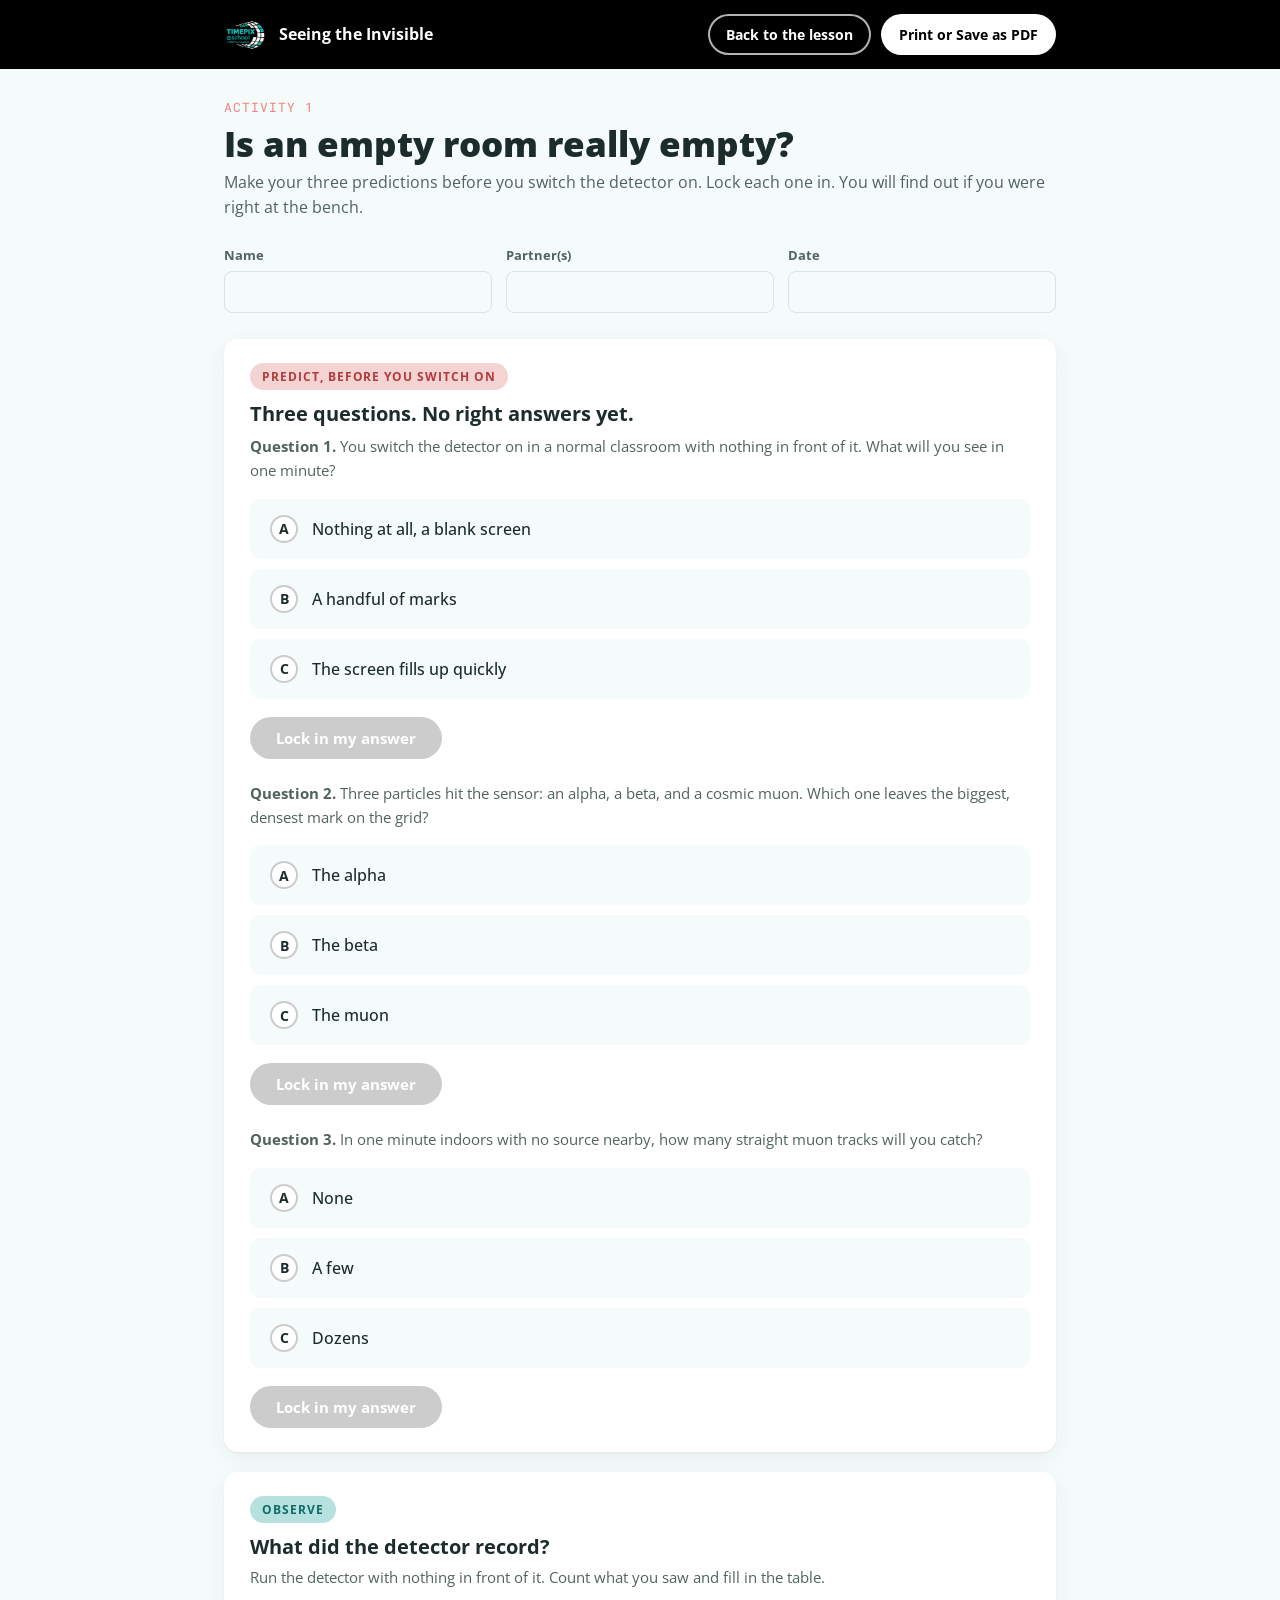
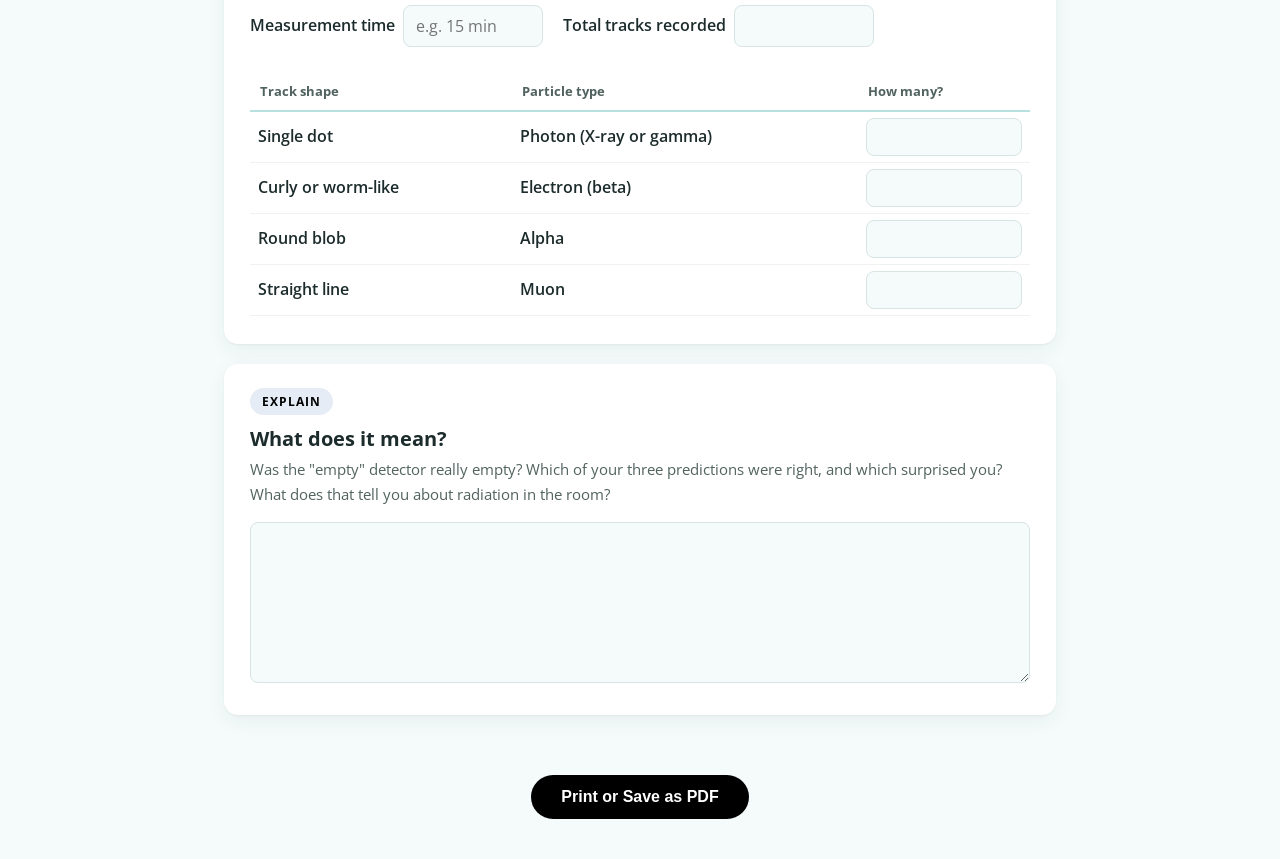
==== activity-1.html @ 734656a2 "Add files via upload" ====
<!DOCTYPE html>
<html lang="en">
<head>
  <meta charset="UTF-8">
  <meta name="viewport" content="width=device-width, initial-scale=1.0">
  <title>Activity 1 | TIMEPIX@school</title>
  <link rel="preconnect" href="https://fonts.googleapis.com">
  <link rel="preconnect" href="https://fonts.gstatic.com" crossorigin>
  <link href="https://fonts.googleapis.com/css2?family=Open+Sans:ital,wght@0,300;0,400;0,600;0,700;0,800;1,400&family=Roboto+Mono:wght@400;500&display=swap" rel="stylesheet">
  <link rel="stylesheet" href="css/styles.css">
  <link rel="stylesheet" href="css/worksheet.css">
</head>
<body class="ws">

  <div class="ws-bar">
    <div class="ws-bar__inner">
      <span class="ws-bar__brand">
        <img src="assets/timepix-logo.svg" alt="" onerror="this.style.display='none'">
        Seeing the Invisible
      </span>
      <span class="ws-bar__actions">
        <a class="ws-back" href="index.html">Back to the lesson</a>
        <button class="ws-print" onclick="window.print()">Print or Save as PDF</button>
      </span>
    </div>
  </div>

  <div class="sheet">
    <div class="sheet__head">
      <p class="sheet__eyebrow">Activity 1</p>
      <h1>Is an empty room really empty?</h1>
      <p class="sheet__sub">Make your three predictions before you switch the detector on.
        Lock each one in. You will find out if you were right at the bench.</p>
    </div>

    <div class="idrow">
      <label>Name <input type="text"></label>
      <label>Partner(s) <input type="text"></label>
      <label>Date <input type="text"></label>
    </div>

    <!-- PREDICT -->
    <div class="step">
      <span class="step__tag step__tag--predict">Predict, before you switch on</span>
      <h2>Three questions. No right answers yet.</h2>

      <p class="guide" style="margin-top:8px"><strong>Question 1.</strong> You switch the
        detector on in a normal classroom with nothing in front of it. What will you see in
        one minute?</p>
      <div class="pred-options" id="p1">
        <button class="pred-opt" data-q="p1" data-i="0"><span class="pred-letter">A</span>Nothing at all, a blank screen</button>
        <button class="pred-opt" data-q="p1" data-i="1"><span class="pred-letter">B</span>A handful of marks</button>
        <button class="pred-opt" data-q="p1" data-i="2"><span class="pred-letter">C</span>The screen fills up quickly</button>
      </div>
      <button class="pred-lock-btn" id="lock1" disabled>Lock in my answer</button>
      <p class="pred-confirmed" id="conf1">Prediction locked. You will find out at the bench.</p>

      <p class="guide" style="margin-top:22px"><strong>Question 2.</strong> Three particles
        hit the sensor: an alpha, a beta, and a cosmic muon. Which one leaves the biggest,
        densest mark on the grid?</p>
      <div class="pred-options" id="p2">
        <button class="pred-opt" data-q="p2" data-i="0"><span class="pred-letter">A</span>The alpha</button>
        <button class="pred-opt" data-q="p2" data-i="1"><span class="pred-letter">B</span>The beta</button>
        <button class="pred-opt" data-q="p2" data-i="2"><span class="pred-letter">C</span>The muon</button>
      </div>
      <button class="pred-lock-btn" id="lock2" disabled>Lock in my answer</button>
      <p class="pred-confirmed" id="conf2">Prediction locked. You will find out at the bench.</p>

      <p class="guide" style="margin-top:22px"><strong>Question 3.</strong> In one minute
        indoors with no source nearby, how many straight muon tracks will you catch?</p>
      <div class="pred-options" id="p3">
        <button class="pred-opt" data-q="p3" data-i="0"><span class="pred-letter">A</span>None</button>
        <button class="pred-opt" data-q="p3" data-i="1"><span class="pred-letter">B</span>A few</button>
        <button class="pred-opt" data-q="p3" data-i="2"><span class="pred-letter">C</span>Dozens</button>
      </div>
      <button class="pred-lock-btn" id="lock3" disabled>Lock in my answer</button>
      <p class="pred-confirmed" id="conf3">Prediction locked. You will find out at the bench.</p>
    </div>

    <!-- OBSERVE -->
    <div class="step">
      <span class="step__tag step__tag--observe">Observe</span>
      <h2>What did the detector record?</h2>
      <p class="guide">Run the detector with nothing in front of it. Count what you saw and
        fill in the table.</p>

      <div>
        <span class="field-inline">Measurement time <input type="text" placeholder="e.g. 15 min"></span>
        <span class="field-inline">Total tracks recorded <input type="text"></span>
      </div>

      <table class="ws-table" style="margin-top:14px">
        <thead>
          <tr><th>Track shape</th><th>Particle type</th><th style="width:22%">How many?</th></tr>
        </thead>
        <tbody>
          <tr><td class="fixed">Single dot</td><td class="fixed">Photon (X-ray or gamma)</td><td><input type="text"></td></tr>
          <tr><td class="fixed">Curly or worm-like</td><td class="fixed">Electron (beta)</td><td><input type="text"></td></tr>
          <tr><td class="fixed">Round blob</td><td class="fixed">Alpha</td><td><input type="text"></td></tr>
          <tr><td class="fixed">Straight line</td><td class="fixed">Muon</td><td><input type="text"></td></tr>
        </tbody>
      </table>
    </div>

    <!-- EXPLAIN -->
    <div class="step">
      <span class="step__tag step__tag--explain">Explain</span>
      <h2>What does it mean?</h2>
      <p class="guide">Was the "empty" detector really empty? Which of your three predictions
        were right, and which surprised you? What does that tell you about radiation in the
        room?</p>
      <textarea rows="6"></textarea>
    </div>
  </div>

  <div class="ws-foot-actions">
    <button class="btn" onclick="window.print()">Print or Save as PDF</button>
  </div>

  <script>
    // click-to-select with lock
    const selections = {};
    document.querySelectorAll('.pred-opt').forEach(btn => {
      btn.addEventListener('click', () => {
        const q = btn.dataset.q;
        const group = document.getElementById(q);
        if (group.classList.contains('pred-locked')) return;
        group.querySelectorAll('.pred-opt').forEach(b => b.classList.remove('selected'));
        btn.classList.add('selected');
        selections[q] = btn.dataset.i;
        const lockId = 'lock' + q.slice(1);
        document.getElementById(lockId).disabled = false;
      });
    });

    ['lock1','lock2','lock3'].forEach((id, i) => {
      const btn = document.getElementById(id);
      const q = 'p' + (i + 1);
      btn.addEventListener('click', () => {
        if (!selections[q]) return;
        document.getElementById(q).classList.add('pred-locked');
        btn.disabled = true;
        const conf = document.getElementById('conf' + (i + 1));
        conf.classList.add('show');
      });
    });
  </script>
</body>
</html>
---- css/styles.css ----
/* ============================================================
   TIMEPIX@school pre-lab orientation
   Palette: primary #1ebcba · accent #f08081 · shades #b6e1df / #f4d3d3
   Type: Open Sans (CERN web body face), Roboto Mono for instrument readouts
   Note: cards use fill + shadow, never coloured borders (per brief)
   ============================================================ */

:root {
  --teal:        #1ebcba;
  --coral:       #f08081;
  --teal-light:  #b6e1df;
  --coral-light: #f4d3d3;

  --ink:    #1c2b2b;
  --ink-60: #51635f;
  --bg:     #ffffff;
  --bg-soft:#f5fbfb;

  --shadow:    0 1px 2px rgba(28,43,43,.06), 0 6px 20px rgba(28,43,43,.06);
  --shadow-lg: 0 10px 40px rgba(28,43,43,.12);
  --radius: 14px;

  --maxw: 940px;
  --font: 'Open Sans', 'Helvetica Neue', Arial, sans-serif;
  --mono: 'Roboto Mono', ui-monospace, 'SF Mono', Menlo, monospace;
}

* { box-sizing: border-box; }

html { scroll-behavior: smooth; }

body {
  margin: 0;
  font-family: var(--font);
  font-weight: 400;
  color: var(--ink);
  background: var(--bg);
  line-height: 1.6;
  -webkit-font-smoothing: antialiased;
}

h1, h2, h3, h4 { line-height: 1.2; margin: 0 0 .5em; }

.wrap { max-width: var(--maxw); margin: 0 auto; padding: 0 24px; }
.wrap--narrow { max-width: 680px; }

/* ---------- buttons ---------- */
.btn {
  display: inline-block;
  background: var(--teal);
  color: #fff;
  font-weight: 700;
  font-size: 1rem;
  text-decoration: none;
  border: none;
  border-radius: 999px;
  padding: 13px 30px;
  cursor: pointer;
  transition: transform .15s ease, background .15s ease;
}
.btn:hover { background: #18a3a1; transform: translateY(-1px); }
.btn:active { transform: translateY(0); }
.btn--ghost {
  background: transparent;
  color: var(--teal);
  box-shadow: inset 0 0 0 2px var(--teal);
}
.btn--ghost:hover { background: rgba(30,188,186,.08); }
.hero .btn--ghost { color: #fff; box-shadow: inset 0 0 0 2px rgba(255,255,255,.8); }
.hero .btn--ghost:hover { background: rgba(255,255,255,.12); }

/* ---------- sticky nav ---------- */
.topnav {
  position: sticky; top: 0; z-index: 100;
  background: #000000;
  box-shadow: 0 2px 12px rgba(0,0,0,.18);
}
.topnav__inner {
  max-width: var(--maxw); margin: 0 auto; padding: 0 24px;
  display: flex; align-items: center; gap: 24px; height: 52px;
}
.topnav__logo { height: 26px; width: auto; flex-shrink: 0; }
.topnav__list {
  list-style: none; margin: 0; padding: 0;
  display: flex; align-items: center; gap: 4px; flex: 1;
}
.topnav__link {
  display: inline-flex; align-items: center; gap: 5px;
  color: rgba(255,255,255,.78); font-size: .9rem; font-weight: 600;
  text-decoration: none; border: none; background: none;
  padding: 6px 14px; border-radius: 999px; cursor: pointer;
  font-family: var(--font);
  transition: background .12s ease, color .12s ease;
  white-space: nowrap;
}
.topnav__link::after { content: none; }
.topnav__has-drop .topnav__link::after {
  content: "▾"; font-size: .7rem; opacity: .7;
}
.topnav__link:hover,
.topnav__link[aria-expanded="true"] { background: rgba(255,255,255,.14); color: #fff; }
.topnav__link.is-active { background: rgba(255,255,255,.18); color: #fff; }

/* dropdown */
.topnav__has-drop { position: relative; }
.topnav__dropdown {
  display: none;
  position: absolute; top: calc(100% + 6px); left: 0;
  background: #fff; border-radius: 10px;
  box-shadow: 0 8px 30px rgba(0,0,0,.18);
  list-style: none; padding: 8px 0; margin: 0;
  min-width: 280px; z-index: 200;
}
.topnav__has-drop:hover .topnav__dropdown,
.topnav__has-drop .topnav__link[aria-expanded="true"] ~ .topnav__dropdown { display: block; }
.topnav__dropdown li { padding: 0; }
.topnav__dropdown a {
  display: block; padding: 10px 18px;
  font-size: .9rem; font-weight: 600; color: #000000;
  text-decoration: none;
}
.topnav__dropdown a:hover { background: var(--bg-soft); }
.topnav__coming {
  padding: 10px 18px; font-size: .9rem;
  color: #aaa; font-style: italic; cursor: default;
}

/* ---------- hero ---------- */
.hero {
  position: relative;
  overflow: hidden;
  background: #000000;
  color: #fff;
  min-height: 78vh;
  display: flex;
  align-items: center;
}
#pixelHero {
  position: absolute; inset: 0;
  width: 100%; height: 100%;
  display: block;
}
.hero__inner {
  position: relative;
  max-width: var(--maxw);
  margin: 0 auto;
  padding: 80px 24px;
  width: 100%;
}
.hero__logo {
  display: block;
  height: 220px;
  width: auto;
  max-width: 100%;
  margin: 0 0 28px;
}
.hero__logo--fallback {
  height: auto;
  font-weight: 800;
  font-size: 1.25rem;
  letter-spacing: -.01em;
  color: #fff;
}
.eyebrow {
  font-size: .8rem;
  font-weight: 700;
  letter-spacing: .16em;
  text-transform: uppercase;
  color: var(--teal-light);
  margin: 0 0 18px;
}
.hero__title {
  font-size: clamp(2.8rem, 8vw, 5rem);
  font-weight: 800;
  letter-spacing: -.02em;
  margin: 0 0 .25em;
}
.hero__lead {
  font-size: clamp(1.05rem, 2.4vw, 1.35rem);
  max-width: 30ch;
  color: rgba(255,255,255,.92);
  margin: 0 0 1em;
}
.hero__meta {
  font-family: var(--mono);
  font-size: .85rem;
  color: var(--teal-light);
  margin: 0 0 2em;
}

/* ---------- part sections ---------- */
.part { padding: 84px 0; }
.part--alt { background: var(--bg-soft); }

.part__label {
  font-size: .8rem; font-weight: 700; letter-spacing: .16em;
  text-transform: uppercase; color: var(--teal);
  margin: 0 0 6px;
}
.part__label--coral { color: var(--coral); }
.part__title {
  font-size: clamp(1.9rem, 4vw, 2.6rem);
  font-weight: 800; letter-spacing: -.01em;
  margin: 0 0 .3em;
}
.part__intro {
  font-size: 1.12rem; color: var(--ink-60);
  max-width: 56ch; margin: 0 0 38px;
}

/* ---------- cards (no coloured borders) ---------- */
.card {
  background: #fff;
  border-radius: var(--radius);
  box-shadow: var(--shadow);
  padding: 30px 32px;
  margin-bottom: 22px;
}
.card--tint { background: var(--teal-light); box-shadow: none; }
.card h3 { font-size: 1.35rem; font-weight: 700; }
.card h4 { font-size: 1.05rem; font-weight: 700; margin-top: 1.4em; }
.card p { margin: 0 0 1em; }
.card p:last-child { margin-bottom: 0; }

.readout {
  font-family: var(--mono);
  font-size: .82rem;
  color: var(--ink-60);
  background: var(--bg-soft);
  border-radius: 8px;
  padding: 10px 14px;
  display: inline-block;
}
.card--tint .readout { background: rgba(255,255,255,.5); }

.note {
  font-size: .95rem;
  color: var(--ink-60);
  font-style: italic;
}
.note--strong {
  font-style: normal;
  background: rgba(255,255,255,.55);
  border-radius: 8px;
  padding: 14px 18px;
  color: var(--ink);
}

/* ---------- checklist ---------- */
.checklist { list-style: none; padding: 0; margin: 0 0 1.2em; }
.checklist li { position: relative; padding-left: 30px; margin-bottom: .7em; }
.checklist li::before {
  content: "";
  position: absolute; left: 0; top: .42em;
  width: 16px; height: 16px;
  border-radius: 5px;
  background: var(--teal);
}
.card--tint .checklist li::before { background: var(--teal); }

/* ---------- media / placeholders ---------- */
.media { margin: 22px 0 0; }
.media img { width: 100%; border-radius: 10px; display: block; }
.media figcaption, .hotspot + .hotspot__panel { font-size: .85rem; color: var(--ink-60); }
.media figcaption { margin-top: 8px; }
.media__fallback {
  width: 100%; aspect-ratio: 16/7;
  display: flex; align-items: center; justify-content: center;
  background: repeating-linear-gradient(45deg, var(--bg-soft), var(--bg-soft) 12px, #eef7f7 12px, #eef7f7 24px);
  border-radius: 10px;
  color: var(--ink-60); font-weight: 600;
  font-family: var(--mono); font-size: .85rem;
}

/* ---------- hotspots ---------- */
.hotspot { position: relative; display: inline-block; width: 100%; margin-top: 18px; }
.hotspot__img { width: 100%; border-radius: 10px; display: block; }
.hotspot__dot {
  position: absolute;
  width: 30px; height: 30px;
  transform: translate(-50%, -50%);
  border-radius: 50%;
  border: 2px solid #fff;
  background: var(--coral);
  color: #fff; font-weight: 700; font-family: var(--mono);
  cursor: pointer;
  box-shadow: 0 2px 8px rgba(28,43,43,.25);
  transition: transform .12s ease;
}
.hotspot__dot:hover, .hotspot__dot[aria-current="true"] { transform: translate(-50%, -50%) scale(1.18); }
.hotspot__dot[aria-current="true"] { background: var(--teal); }
.hotspot__panel {
  margin-top: 16px;
  background: var(--coral-light);
  border-radius: 10px;
  padding: 16px 20px;
  min-height: 58px;
}
.hotspot__panel h4 { margin: 0 0 4px; font-size: 1.02rem; }
.hotspot__panel p { margin: 0; }
.hotspot__hint { color: var(--ink-60); font-style: italic; }

/* ---------- flip cards ---------- */
.flips { display: grid; grid-template-columns: repeat(4, 1fr); gap: 16px; margin: 18px 0 8px; }
.flip {
  border: none; background: none; padding: 0; cursor: pointer;
  perspective: 900px; font-family: inherit;
  aspect-ratio: 3/4;
}
.flip__inner {
  position: relative; display: block; width: 100%; height: 100%;
  transition: transform .5s; transform-style: preserve-3d;
}
.flip[aria-pressed="true"] .flip__inner { transform: rotateY(180deg); }
.flip__face {
  position: absolute; inset: 0;
  backface-visibility: hidden; -webkit-backface-visibility: hidden;
  border-radius: var(--radius);
  display: flex; flex-direction: column; align-items: center; justify-content: center;
  padding: 14px; text-align: center;
}
.flip__front { background: var(--teal); color: #fff; }
.flip__front--alpha { background: #f08081; }
.flip__front--beta  { background: #1ebcba; }
.flip__front--gamma { background: #b6e1df; color: var(--ink); }
.flip__front--muon  { background: #f4d3d3; color: var(--ink); }
.flip__back {
  background: #003d78;
  box-shadow: var(--shadow);
  transform: rotateY(180deg);
  flex-direction: column;
  gap: 10px;
}
.flip__greek { font-size: 3rem; font-weight: 300; line-height: 1; }
.flip__name  { font-weight: 700; letter-spacing: .04em; text-transform: uppercase; font-size: .85rem; margin-top: 6px; }
.flip__sub   { font-size: .75rem; opacity: .82; margin-top: 4px; line-height: 1.3; }

.track-svg { width: 90px; height: 90px; border-radius: 6px; flex-shrink: 0; }
.track-label { font-size: .72rem; color: rgba(255,255,255,.82); line-height: 1.35; text-align: center; }

.xray-note {
  margin-top: 22px;
  background: var(--bg-soft);
  border-radius: 10px;
  padding: 16px 20px;
  font-size: .95rem;
  color: var(--ink-60);
}
.xray-note strong { color: var(--ink); }

.penetration { margin-top: 26px; }
.penetration h4 { margin-top: 0; }

/* ---------- misconceptions ---------- */
.misc-intro { color: var(--ink-60); margin-bottom: 22px; }
.misc-grid { display: grid; grid-template-columns: 1fr 1fr; gap: 16px; }
.misc-item {
  background: var(--bg-soft);
  border-radius: 10px;
  padding: 18px 20px;
  text-align: left;
  border: none;
  cursor: pointer;
  font-family: var(--font);
  display: flex;
  flex-direction: column;
  gap: 6px;
  transition: background .15s ease;
  width: 100%;
}
.misc-item:hover { background: var(--teal-light); }
.misc-item[aria-expanded="true"] { background: #fff; box-shadow: var(--shadow); }
.misc-tag {
  font-weight: 700;
  font-size: .8rem;
  letter-spacing: .06em;
  text-transform: uppercase;
  color: var(--coral);
}
.misc-teaser {
  font-size: 1rem;
  font-weight: 600;
  color: var(--ink);
  line-height: 1.4;
}
.misc-body {
  font-size: .95rem;
  color: var(--ink-60);
  line-height: 1.55;
  display: none;
  margin-top: 4px;
}
.misc-item[aria-expanded="true"] .misc-body { display: block; }
.misc-item[aria-expanded="true"] .misc-cue { display: none; }
.misc-cue {
  font-size: .8rem;
  color: var(--teal);
  font-weight: 600;
  margin-top: 4px;
}
cite { font-style: normal; font-size: .82rem; color: var(--ink-60); display: block; margin-top: 6px; }

/* ---------- bridge ---------- */
.bridge { background: var(--teal); color: #fff; padding: 76px 0; text-align: center; }
.bridge h2 { font-size: clamp(1.8rem, 4vw, 2.4rem); font-weight: 800; }
.bridge p { font-size: 1.12rem; max-width: 54ch; margin: 0 auto 1.8em; color: rgba(255,255,255,.94); }
.bridge .btn { background: #fff; color: var(--teal); }
.bridge .btn:hover { background: var(--coral-light); }

/* ---------- quiz ---------- */
.quiz { padding: 84px 0; background: var(--coral-light); }
.quiz__progress {
  height: 6px; background: rgba(255,255,255,.6);
  border-radius: 999px; overflow: hidden; margin: 0 0 32px;
}
.quiz__progress span {
  display: block; height: 100%; width: 0;
  background: var(--coral); transition: width .35s ease;
}
.qcard {
  background: #fff; border-radius: var(--radius);
  box-shadow: var(--shadow); padding: 26px 28px; margin-bottom: 18px;
}
.qcard__num {
  font-family: var(--mono); font-size: .8rem; font-weight: 500;
  color: var(--coral); letter-spacing: .06em;
}
.qcard__q { font-size: 1.18rem; font-weight: 700; margin: 4px 0 18px; }
.qopts { display: grid; gap: 10px; }
.qopt {
  display: flex; align-items: center; gap: 12px;
  padding: 14px 18px; border-radius: 10px;
  background: var(--bg-soft);
  cursor: pointer; transition: background .12s ease;
  font-size: 1rem;
}
.qopt:hover { background: var(--teal-light); }
.qopt input { accent-color: var(--teal); width: 18px; height: 18px; cursor: pointer; }
.qopt--chosen { background: var(--teal-light); font-weight: 600; }

.quiz__result {
  background: #fff; border-radius: var(--radius);
  box-shadow: var(--shadow-lg); padding: 30px 32px; margin-top: 10px;
}
.result__list { padding-left: 0; list-style: none; margin: 18px 0 24px; counter-reset: r; }
.result__list li {
  counter-increment: r;
  padding: 14px 0; border-top: 1px solid #eef2f1;
}
.result__list li::before {
  content: counter(r);
  font-family: var(--mono); color: var(--coral); font-weight: 500;
  margin-right: 12px;
}
.result__q { color: var(--ink-60); font-size: .92rem; display: block; margin-bottom: 2px; }
.result__a { font-weight: 700; }
.quiz__actions { display: flex; gap: 12px; flex-wrap: wrap; }

/* ---------- footer ---------- */
.foot { background: #000000; color: rgba(255,255,255,.72); padding: 40px 0; font-size: .85rem; }
.foot__prov { margin: 0 0 8px; }
.foot__flag { margin: 0; color: var(--coral-light); }

/* ---------- activity preview ---------- */
.preview-grid { display: grid; grid-template-columns: 1fr 1fr; gap: 20px; margin-top: 10px; }
.preview-card {
  background: #fff; border-radius: var(--radius);
  box-shadow: var(--shadow); padding: 28px 30px;
  display: flex; flex-direction: column; align-items: flex-start;
}
.preview-card--soon { opacity: .6; }
.preview-num {
  font-family: var(--mono); font-size: .85rem; font-weight: 500;
  color: var(--coral); letter-spacing: .1em;
}
.preview-card h3 { font-size: 1.3rem; font-weight: 700; margin: 8px 0 10px; }
.preview-card p { color: var(--ink-60); margin: 0 0 22px; }
.preview-card .btn, .preview-card .btn--muted { margin-top: auto; }
.btn--muted {
  display: inline-block; border-radius: 999px; padding: 13px 30px;
  background: #e0e0e0; color: #888; font-weight: 700; font-size: 1rem;
  cursor: default;
}
.preview-more { margin-top: 24px; color: var(--ink-60); font-style: italic; }

/* ---------- responsive ---------- */
@media (max-width: 800px) {
  .misc-grid { grid-template-columns: 1fr; }
  .preview-grid { grid-template-columns: 1fr; }
}@media (max-width: 640px) {
  .part { padding: 56px 0; }
  .card { padding: 24px 22px; }
  .flips { grid-template-columns: 1fr 1fr; gap: 12px; }
  .flip { aspect-ratio: 3/4; }
  .flip__greek { font-size: 2.4rem; }
  .track-svg { width: 70px; height: 70px; }
}

/* ---------- accessibility ---------- */
:focus-visible { outline: 3px solid var(--coral); outline-offset: 3px; border-radius: 4px; }

@media (prefers-reduced-motion: reduce) {
  html { scroll-behavior: auto; }
  .flip__inner { transition: none; }
  * { animation-duration: .001ms !important; transition-duration: .001ms !important; }
}

/* ---------- print (prediction sheet) ---------- */
@media print {
  body * { visibility: hidden; }
  #quizResult, #quizResult * { visibility: visible; }
  #quizResult { position: absolute; top: 0; left: 0; width: 100%; box-shadow: none; }
  .quiz__actions { display: none; }
}
---- css/worksheet.css ----
/* ============================================================
   Worksheet styles  (loads AFTER styles.css, reuses its tokens)
   Fill-and-print model: type into fields, then Print or Save as PDF.
   Capture, do not compute. No field calculates anything for the student.
   ============================================================ */

body.ws { background: var(--bg-soft); }

/* ---------- top bar ---------- */
.ws-bar {
  background: #000000;
  color: #fff;
  padding: 14px 0;
}
.ws-bar__inner {
  max-width: 880px; margin: 0 auto; padding: 0 24px;
  display: flex; align-items: center; justify-content: space-between; gap: 16px;
}
.ws-bar__brand { display: flex; align-items: center; gap: 12px; font-weight: 700; }
.ws-bar__brand img { height: 30px; width: auto; }
.ws-bar__actions { display: flex; gap: 10px; flex-wrap: wrap; }
.ws-bar a, .ws-bar button {
  font-family: var(--font);
  font-size: .9rem; font-weight: 700;
  border-radius: 999px; padding: 9px 18px; cursor: pointer; border: none;
  text-decoration: none;
}
.ws-bar .ws-back { background: transparent; color: #fff; box-shadow: inset 0 0 0 2px rgba(255,255,255,.7); }
.ws-bar .ws-print { background: #fff; color: #000000; }

/* ---------- sheet ---------- */
.sheet { max-width: 880px; margin: 28px auto 60px; padding: 0 24px; }
.sheet__head { margin-bottom: 8px; }
.sheet__eyebrow {
  font-family: var(--mono); font-size: .8rem; letter-spacing: .08em;
  color: var(--coral); text-transform: uppercase; margin: 0 0 4px;
}
.sheet h1 { font-size: clamp(1.6rem, 4vw, 2.2rem); font-weight: 800; margin: 0 0 6px; }
.sheet__sub { color: var(--ink-60); margin: 0 0 24px; }

/* identity row */
.idrow { display: grid; grid-template-columns: 1fr 1fr 1fr; gap: 14px; margin-bottom: 26px; }
.idrow label { display: flex; flex-direction: column; font-size: .82rem; font-weight: 700; color: var(--ink-60); gap: 5px; }

/* ---------- step blocks (POE) ---------- */
.step {
  background: #fff; border-radius: var(--radius); box-shadow: var(--shadow);
  padding: 24px 26px; margin-bottom: 20px;
}
.step__tag {
  display: inline-block; font-size: .75rem; font-weight: 700;
  letter-spacing: .08em; text-transform: uppercase;
  padding: 4px 12px; border-radius: 999px; margin-bottom: 12px;
}
.step__tag--predict { background: var(--coral-light); color: #b23b3b; }
.step__tag--observe { background: var(--teal-light); color: #0e6b69; }
.step__tag--explain { background: #e6ecf5; color: #000000; }
.step h2 { font-size: 1.25rem; font-weight: 700; margin: 0 0 6px; }
.step p.guide { color: var(--ink-60); font-size: .95rem; margin: 0 0 16px; }

/* ---------- form fields ---------- */
input[type="text"], textarea {
  font-family: var(--font); font-size: .98rem; color: var(--ink);
  width: 100%; border: 1.5px solid #d6e4e3; border-radius: 8px;
  padding: 9px 12px; background: var(--bg-soft);
}
input[type="text"]:focus, textarea:focus { outline: none; border-color: var(--teal); background: #fff; }
textarea { resize: vertical; min-height: 90px; line-height: 1.5; }
.field-inline { display: inline-flex; align-items: center; gap: 8px; margin: 0 16px 12px 0; font-weight: 600; }
.field-inline input { width: 140px; }

/* ---------- data tables ---------- */
.ws-table { width: 100%; border-collapse: collapse; margin: 6px 0 4px; }
.ws-table th {
  text-align: left; font-size: .82rem; font-weight: 700; color: var(--ink-60);
  padding: 8px 10px; border-bottom: 2px solid var(--teal-light);
}
.ws-table td { padding: 6px 8px; border-bottom: 1px solid #eef2f1; vertical-align: middle; }
.ws-table input[type="text"] { border: 1px solid #d6e4e3; padding: 7px 10px; }
.ws-table td.fixed { font-weight: 600; color: var(--ink); background: #fff; }

/* prediction tick options */
.ticks { display: flex; flex-direction: column; gap: 8px; margin: 4px 0 14px; }
.tick { display: flex; align-items: center; gap: 10px; font-size: 1rem; cursor: pointer; }
.tick input { width: 18px; height: 18px; accent-color: var(--teal); }

.hint { font-size: .85rem; color: var(--ink-60); font-style: italic; margin-top: 4px; }

/* ---------- print ---------- */
@media print {
  * { -webkit-print-color-adjust: exact; print-color-adjust: exact; }
  body.ws { background: #fff; }
  .ws-bar, .ws-foot-actions { display: none; }
  .sheet { margin: 0 auto; max-width: 100%; }
  .step { box-shadow: none; border: 1px solid #ccc; break-inside: avoid; }

  /* make typed text visible */
  input[type="text"],
  textarea {
    background: #fff !important;
    color: #000 !important;
    border: 1px solid #999 !important;
    -webkit-text-fill-color: #000 !important;
  }
  textarea { min-height: 70px; }

  /* make radio/checkbox labels visible */
  .tick { color: #000; }

  a[href]:after { content: ""; }
}

@media (max-width: 640px) {
  .idrow { grid-template-columns: 1fr; }
}

/* ---------- bottom actions ---------- */
.ws-foot-actions { display: flex; justify-content: center; margin: 10px 0 40px; }
.ws-foot-actions .btn { background: #000000; }

/* ============================================================
   Interactive prediction styles
   Used in activity-1 through activity-5 worksheets
   ============================================================ */

/* click-to-select option buttons (Activity 1) */
.pred-options { display: flex; flex-direction: column; gap: 10px; margin: 14px 0 6px; }
.pred-opt {
  display: flex; align-items: center; gap: 14px;
  padding: 14px 18px; border-radius: 10px;
  background: var(--bg-soft);
  border: 2px solid transparent;
  cursor: pointer; font-size: 1rem; font-family: var(--font);
  font-weight: 500; color: var(--ink);
  transition: background .12s, border-color .12s;
  text-align: left; width: 100%;
}
.pred-opt:hover { background: var(--teal-light); }
.pred-opt.selected {
  background: var(--teal-light);
  border-color: var(--teal);
  font-weight: 700;
}
.pred-opt .pred-letter {
  width: 28px; height: 28px; border-radius: 50%; flex-shrink: 0;
  display: flex; align-items: center; justify-content: center;
  background: #fff; font-weight: 700; font-size: .85rem;
  border: 2px solid #ccc; transition: background .12s, border-color .12s;
}
.pred-opt.selected .pred-letter { background: var(--teal); border-color: var(--teal); color: #fff; }
.pred-locked .pred-opt:not(.selected) { opacity: .45; pointer-events: none; }
.pred-locked .pred-opt.selected { cursor: default; }
.pred-lock-btn {
  margin-top: 12px; font-family: var(--font);
  background: var(--coral); color: #fff;
  border: none; border-radius: 999px; padding: 11px 26px;
  font-weight: 700; font-size: .95rem; cursor: pointer;
}
.pred-lock-btn:disabled { background: #ccc; cursor: default; }
.pred-confirmed {
  display: none; margin-top: 10px; padding: 10px 16px;
  background: var(--coral-light); border-radius: 8px;
  font-size: .9rem; font-weight: 600; color: #7a2020;
}
.pred-confirmed.show { display: block; }

/* drag-and-drop ranking (Activity 2) */
.rank-list {
  list-style: none; padding: 0; margin: 14px 0;
  display: flex; flex-direction: column; gap: 8px;
}
.rank-item {
  display: flex; align-items: center; gap: 14px;
  padding: 13px 16px; border-radius: 10px;
  background: var(--bg-soft); cursor: grab;
  font-weight: 500; user-select: none;
  transition: background .12s, box-shadow .12s;
}
.rank-item:active { cursor: grabbing; }
.rank-item.dragging { opacity: .4; box-shadow: var(--shadow-lg); }
.rank-item.drag-over { background: var(--teal-light); }
.rank-num {
  width: 28px; height: 28px; border-radius: 50%; flex-shrink: 0;
  display: flex; align-items: center; justify-content: center;
  background: var(--teal); color: #fff; font-weight: 700; font-size: .85rem;
}
.rank-handle { color: #aaa; font-size: 1.1rem; cursor: grab; }
.rank-locked .rank-item { cursor: default; pointer-events: none; }
.rank-locked .rank-handle { display: none; }

/* interactive radio (Activities 3, 4, 5) */
.iradio-group { display: flex; flex-direction: column; gap: 10px; margin: 14px 0; }
.iradio {
  display: flex; align-items: center; gap: 14px;
  padding: 13px 18px; border-radius: 10px;
  background: var(--bg-soft); cursor: pointer;
  font-size: 1rem; font-family: var(--font); font-weight: 500;
  border: 2px solid transparent;
  transition: background .12s, border-color .12s;
}
.iradio:hover { background: var(--teal-light); }
.iradio.selected { background: var(--teal-light); border-color: var(--teal); font-weight: 700; }
.iradio input[type="radio"] { width: 18px; height: 18px; accent-color: var(--teal); flex-shrink: 0; }

/* confidence rating (Activity 4) */
.conf-group { display: flex; gap: 10px; flex-wrap: wrap; margin: 14px 0; }
.conf-btn {
  padding: 10px 20px; border-radius: 999px;
  border: 2px solid #d6e4e3; background: var(--bg-soft);
  font-family: var(--font); font-weight: 600; font-size: .95rem;
  cursor: pointer; transition: background .12s, border-color .12s;
}
.conf-btn:hover { background: var(--coral-light); border-color: var(--coral); }
.conf-btn.selected { background: var(--coral-light); border-color: var(--coral); color: #7a2020; }

@media print {
  .pred-lock-btn, .rank-handle { display: none; }
  .pred-opt, .rank-item, .iradio { border: 1px solid #ccc; }
  .pred-opt.selected, .iradio.selected, .rank-item { background: #f5f5f5 !important; }
}
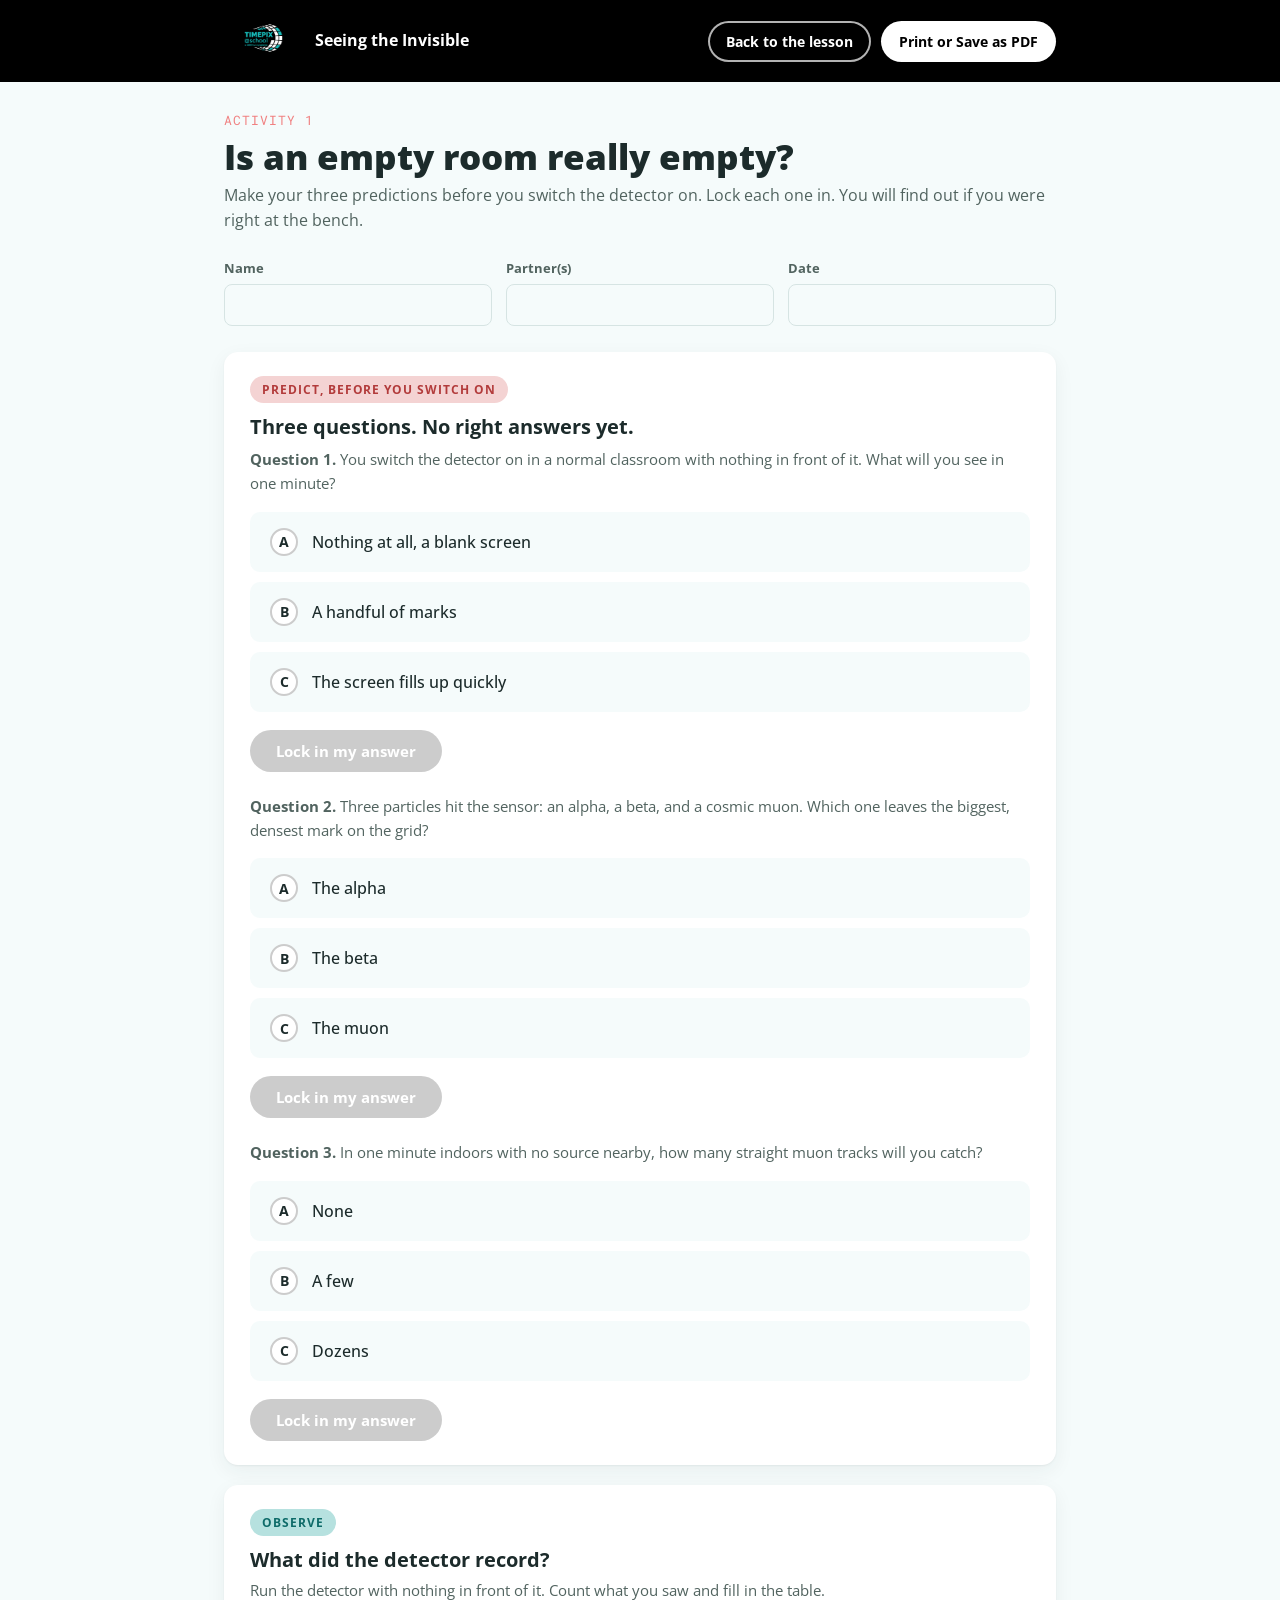
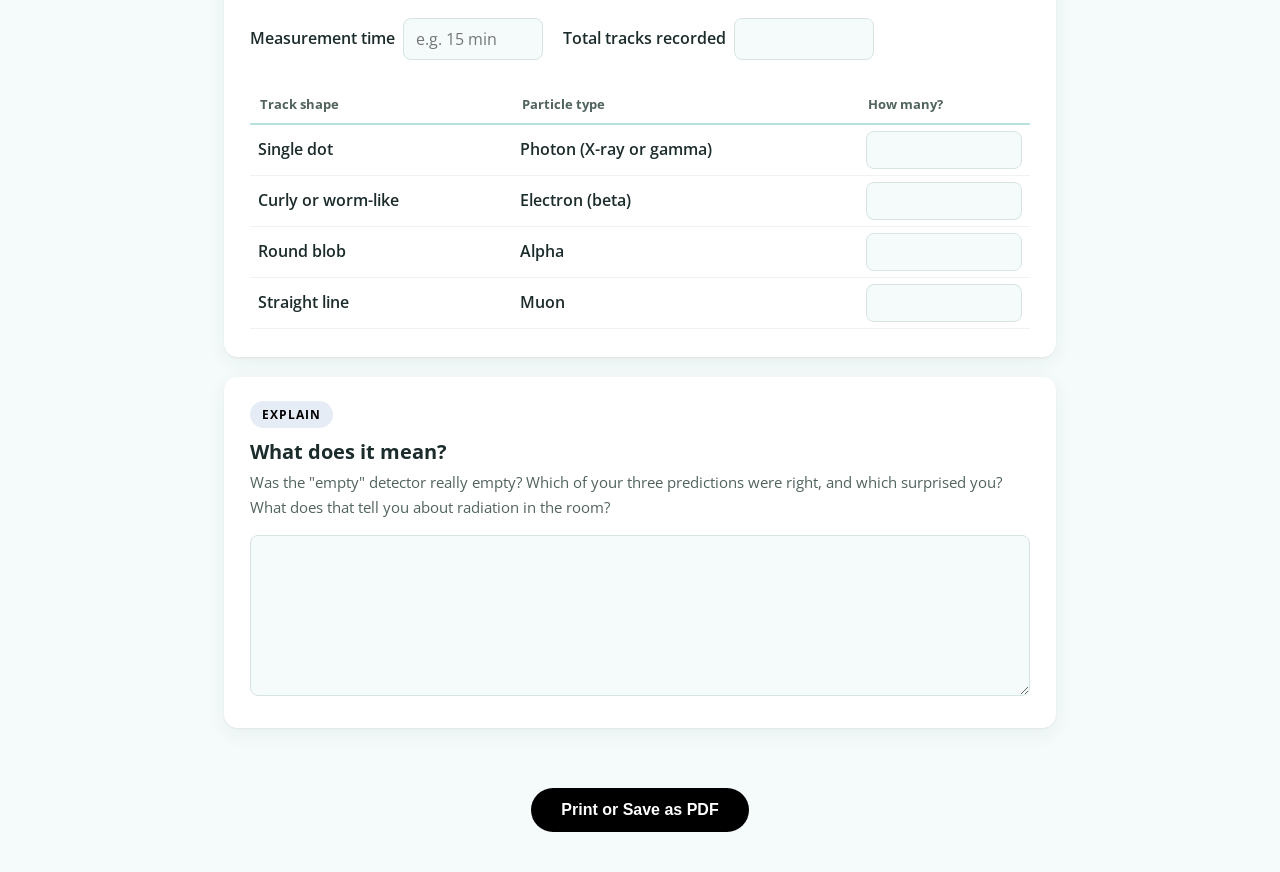
==== commit 5b71a623: "Add files via upload" ====
--- a/activity-1.html
+++ b/activity-1.html
@@ -15,7 +15,7 @@
   <div class="ws-bar">
     <div class="ws-bar__inner">
       <span class="ws-bar__brand">
-        <img src="assets/timepix-logo.svg" alt="" onerror="this.style.display='none'">
+        <a href="index.html" aria-label="Back to lesson"><img src="assets/timepix-logo.svg" alt="TIMEPIX@school" onerror="this.style.display='none'"></a>
         Seeing the Invisible
       </span>
       <span class="ws-bar__actions">
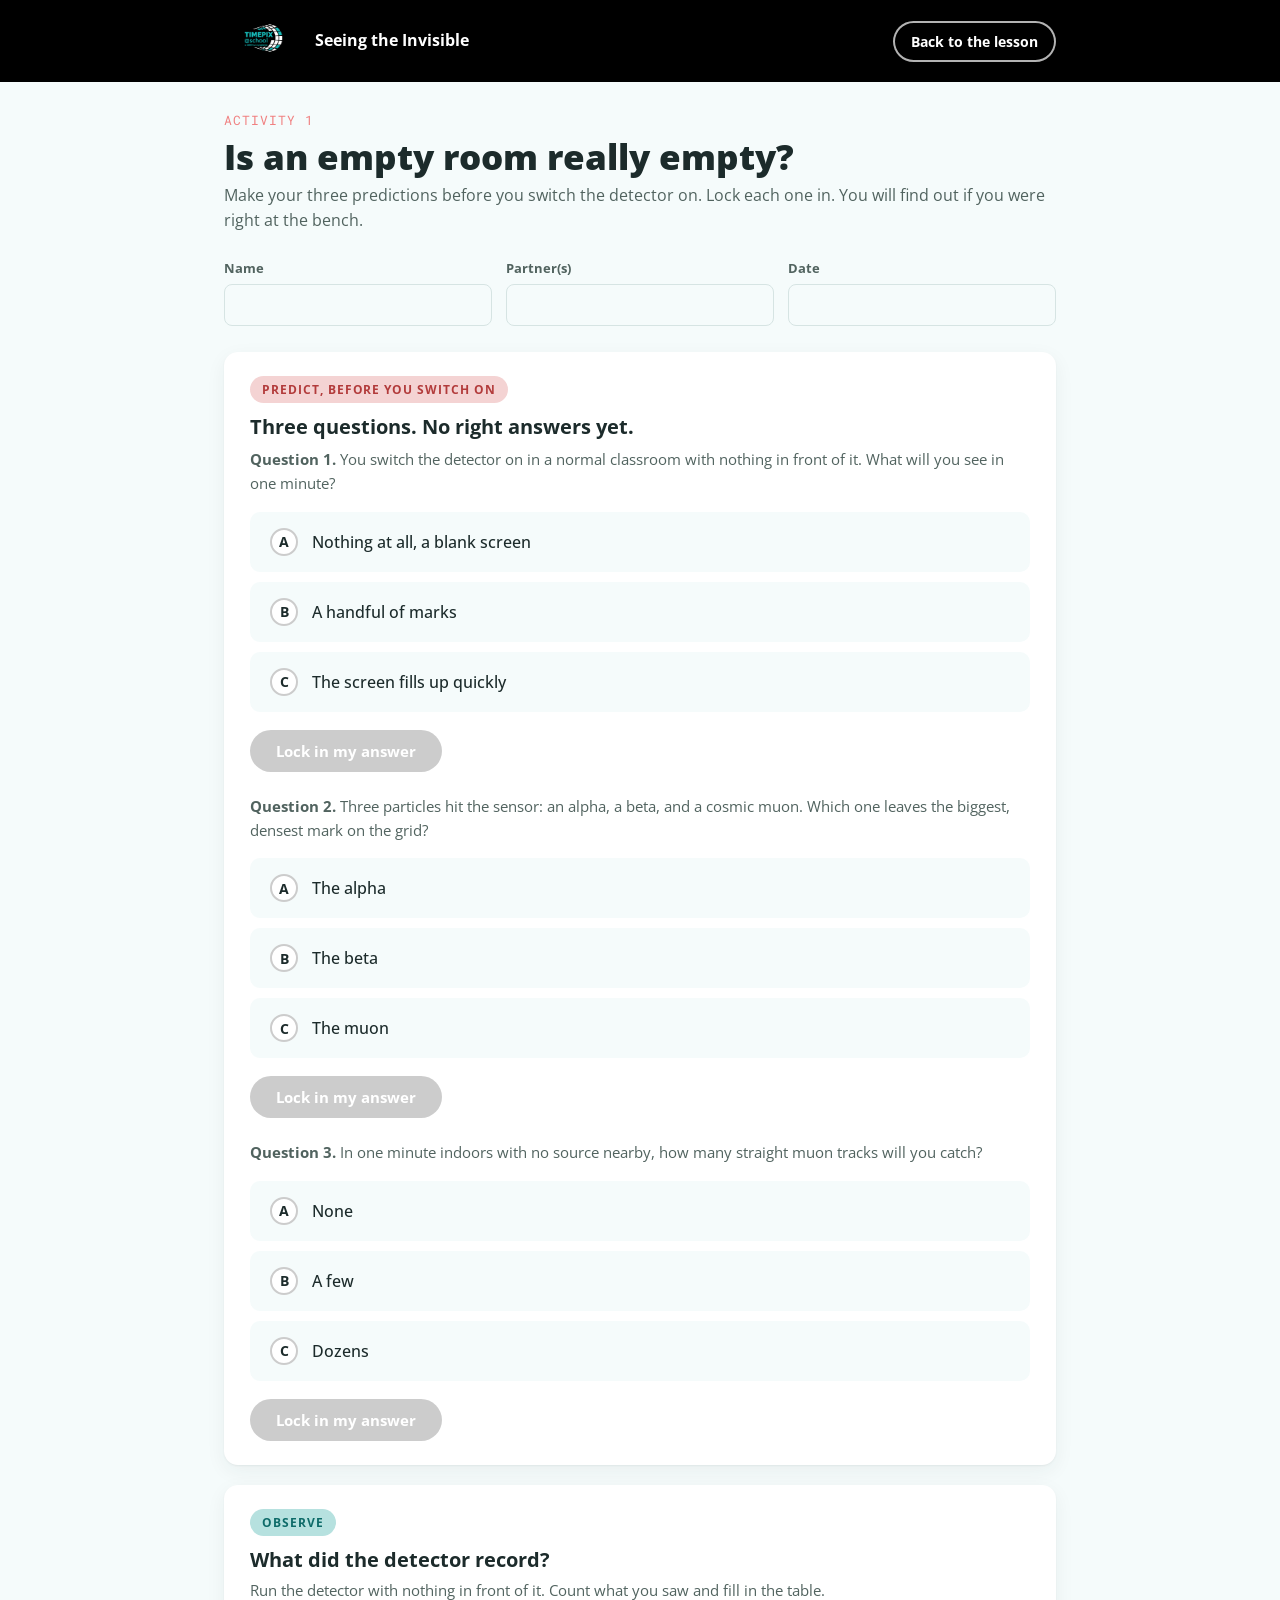
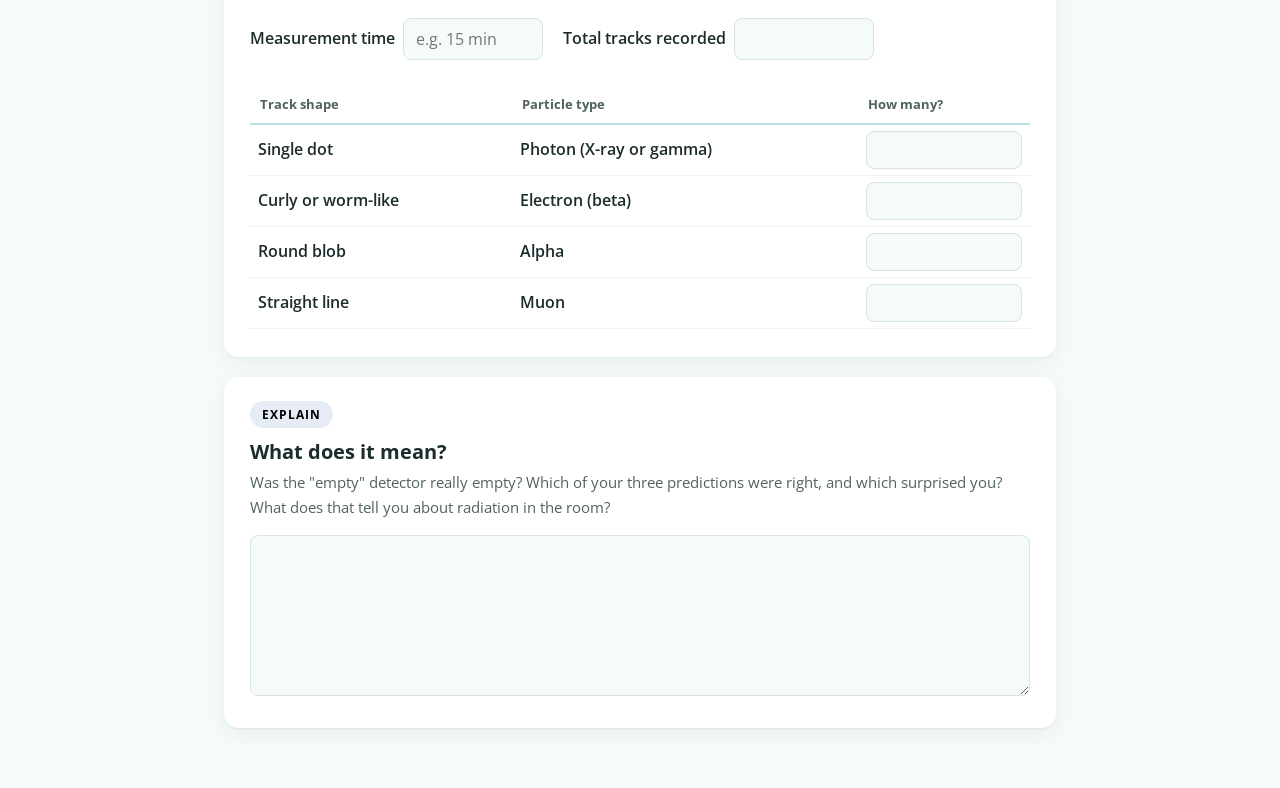
==== commit 6cb68056: "Add files via upload" ====
--- a/activity-1.html
+++ b/activity-1.html
@@ -15,12 +15,11 @@
   <div class="ws-bar">
     <div class="ws-bar__inner">
       <span class="ws-bar__brand">
-        <a href="index.html" aria-label="Back to lesson"><img src="assets/timepix-logo.svg" alt="TIMEPIX@school" onerror="this.style.display='none'"></a>
+        <a href="index.html" aria-label="Home"><img src="assets/timepix-logo.svg" alt="TIMEPIX@school" onerror="this.style.display='none'"></a>
         Seeing the Invisible
       </span>
       <span class="ws-bar__actions">
         <a class="ws-back" href="index.html">Back to the lesson</a>
-        <button class="ws-print" onclick="window.print()">Print or Save as PDF</button>
       </span>
     </div>
   </div>
@@ -111,15 +110,22 @@
         room?</p>
       <textarea rows="6"></textarea>
     </div>
-  </div>
 
-  <div class="ws-foot-actions">
-    <button class="btn" onclick="window.print()">Print or Save as PDF</button>
+    <div class="pred-summary" id="summary1">
+      <h4>Your predictions</h4>
+      <ul class="pred-summary__list" id="summaryList1"></ul>
+      <p class="pred-summary__note">Keep these in mind when you switch the detector on.</p>
+    </div>
   </div>
 
   <script>
-    // click-to-select with lock
+    const QUESTIONS_1 = [
+      { q: 'What will you see in one minute?',           opts: ['Nothing at all, a blank screen','A handful of marks','The screen fills up quickly'] },
+      { q: 'Which leaves the biggest densest mark?',     opts: ['The alpha','The beta','The muon'] },
+      { q: 'How many muon tracks in one minute indoors?',opts: ['None','A few','Dozens'] },
+    ];
     const selections = {};
+
     document.querySelectorAll('.pred-opt').forEach(btn => {
       btn.addEventListener('click', () => {
         const q = btn.dataset.q;
@@ -127,23 +133,38 @@
         if (group.classList.contains('pred-locked')) return;
         group.querySelectorAll('.pred-opt').forEach(b => b.classList.remove('selected'));
         btn.classList.add('selected');
-        selections[q] = btn.dataset.i;
-        const lockId = 'lock' + q.slice(1);
-        document.getElementById(lockId).disabled = false;
+        selections[q] = parseInt(btn.dataset.i);
+        document.getElementById('lock' + q.slice(1)).disabled = false;
       });
     });
 
     ['lock1','lock2','lock3'].forEach((id, i) => {
       const btn = document.getElementById(id);
-      const q = 'p' + (i + 1);
+      const q = 'p' + (i+1);
       btn.addEventListener('click', () => {
-        if (!selections[q]) return;
+        if (selections[q] === undefined) return;
         document.getElementById(q).classList.add('pred-locked');
         btn.disabled = true;
-        const conf = document.getElementById('conf' + (i + 1));
-        conf.classList.add('show');
+        document.getElementById('conf' + (i+1)).classList.add('show');
+        maybeShowSummary();
       });
     });
+
+    function maybeShowSummary() {
+      if (Object.keys(selections).length < 3) return;
+      const box  = document.getElementById('summary1');
+      const list = document.getElementById('summaryList1');
+      list.innerHTML = '';
+      QUESTIONS_1.forEach((item, i) => {
+        const q = 'p' + (i+1);
+        if (selections[q] === undefined) return;
+        const li = document.createElement('li');
+        li.innerHTML = '<span class="pred-summary__q">' + item.q + '</span>' +
+                       '<span class="pred-summary__a">' + item.opts[selections[q]] + '</span>';
+        list.appendChild(li);
+      });
+      box.classList.add('show');
+    }
   </script>
 </body>
 </html>
--- a/css/styles.css
+++ b/css/styles.css
@@ -105,14 +105,14 @@
 .topnav__has-drop { position: relative; }
 .topnav__dropdown {
   display: none;
-  position: absolute; top: calc(100% + 6px); left: 0;
+  position: absolute; top: calc(100% + 2px); left: 0;
   background: #fff; border-radius: 10px;
   box-shadow: 0 8px 30px rgba(0,0,0,.18);
   list-style: none; padding: 8px 0; margin: 0;
   min-width: 280px; z-index: 200;
 }
 .topnav__has-drop:hover .topnav__dropdown,
-.topnav__has-drop .topnav__link[aria-expanded="true"] ~ .topnav__dropdown { display: block; }
+.topnav__has-drop:focus-within .topnav__dropdown { display: block; }
 .topnav__dropdown li { padding: 0; }
 .topnav__dropdown a {
   display: block; padding: 10px 18px;
@@ -407,55 +407,6 @@
 .bridge .btn { background: #fff; color: var(--teal); }
 .bridge .btn:hover { background: var(--coral-light); }
 
-/* ---------- quiz ---------- */
-.quiz { padding: 84px 0; background: var(--coral-light); }
-.quiz__progress {
-  height: 6px; background: rgba(255,255,255,.6);
-  border-radius: 999px; overflow: hidden; margin: 0 0 32px;
-}
-.quiz__progress span {
-  display: block; height: 100%; width: 0;
-  background: var(--coral); transition: width .35s ease;
-}
-.qcard {
-  background: #fff; border-radius: var(--radius);
-  box-shadow: var(--shadow); padding: 26px 28px; margin-bottom: 18px;
-}
-.qcard__num {
-  font-family: var(--mono); font-size: .8rem; font-weight: 500;
-  color: var(--coral); letter-spacing: .06em;
-}
-.qcard__q { font-size: 1.18rem; font-weight: 700; margin: 4px 0 18px; }
-.qopts { display: grid; gap: 10px; }
-.qopt {
-  display: flex; align-items: center; gap: 12px;
-  padding: 14px 18px; border-radius: 10px;
-  background: var(--bg-soft);
-  cursor: pointer; transition: background .12s ease;
-  font-size: 1rem;
-}
-.qopt:hover { background: var(--teal-light); }
-.qopt input { accent-color: var(--teal); width: 18px; height: 18px; cursor: pointer; }
-.qopt--chosen { background: var(--teal-light); font-weight: 600; }
-
-.quiz__result {
-  background: #fff; border-radius: var(--radius);
-  box-shadow: var(--shadow-lg); padding: 30px 32px; margin-top: 10px;
-}
-.result__list { padding-left: 0; list-style: none; margin: 18px 0 24px; counter-reset: r; }
-.result__list li {
-  counter-increment: r;
-  padding: 14px 0; border-top: 1px solid #eef2f1;
-}
-.result__list li::before {
-  content: counter(r);
-  font-family: var(--mono); color: var(--coral); font-weight: 500;
-  margin-right: 12px;
-}
-.result__q { color: var(--ink-60); font-size: .92rem; display: block; margin-bottom: 2px; }
-.result__a { font-weight: 700; }
-.quiz__actions { display: flex; gap: 12px; flex-wrap: wrap; }
-
 /* ---------- footer ---------- */
 .foot { background: #000000; color: rgba(255,255,255,.72); padding: 40px 0; font-size: .85rem; }
 .foot__prov { margin: 0 0 8px; }
@@ -482,6 +433,29 @@
   cursor: default;
 }
 .preview-more { margin-top: 24px; color: var(--ink-60); font-style: italic; }
+
+/* ---------- penetration SVG diagram ---------- */
+.pen-wrap { position: relative; margin: 18px 0 4px; }
+#penSVG { width: 100%; height: auto; display: block; }
+.pen-ray { transition: opacity .15s; }
+.pen-ray.dimmed { opacity: .18; }
+.pen-ray.highlighted .pen-solid { stroke-width: 4; }
+.pen-ray.highlighted .pen-label { font-size: 16px; }
+.pen-barrier.active rect { fill: rgba(30,188,186,.08); }
+
+.pen-card {
+  background: #fff;
+  border-radius: 10px;
+  box-shadow: var(--shadow);
+  padding: 14px 18px;
+  margin-bottom: 14px;
+  min-height: 54px;
+  font-size: .95rem;
+  transition: opacity .2s;
+}
+.pen-card__hint { color: var(--ink-60); font-style: italic; margin: 0; }
+.pen-card__title { font-weight: 700; color: var(--teal); margin: 0 0 4px; }
+.pen-card__body { margin: 0; }
 
 /* ---------- responsive ---------- */
 @media (max-width: 800px) {
@@ -508,7 +482,29 @@
 /* ---------- print (prediction sheet) ---------- */
 @media print {
   body * { visibility: hidden; }
-  #quizResult, #quizResult * { visibility: visible; }
-  #quizResult { position: absolute; top: 0; left: 0; width: 100%; box-shadow: none; }
-  .quiz__actions { display: none; }
-}
+}
+/* trigger question */
+.misc-trigger {
+  margin-top: 22px;
+  padding: 18px 20px;
+  background: var(--teal-light);
+  border-radius: 10px;
+}
+.misc-trigger p { margin: 0 0 6px; font-size: 1rem; font-weight: 600; }
+.misc-trigger p:last-child { margin: 0; }
+.misc-trigger__note { font-size: .88rem; color: var(--ink-60); font-weight: 400 !important; font-style: italic; }
+
+/* ---------- penetration diagram (canvas) ---------- */
+.pen3d-wrap { margin: 18px 0 0; overflow-x: auto; }
+.pen3d-info {
+  margin-top: 14px;
+  background: var(--coral-light);
+  border-radius: 10px;
+  padding: 14px 18px;
+  font-size: .92rem;
+  min-height: 46px;
+}
+.pen3d-info__hint { color: var(--ink-60); font-style: italic; margin: 0; }
+.pen3d-info h5 { margin: 0 0 4px; font-size: 1rem; font-weight: 700; }
+.pen3d-info p  { margin: 0; color: var(--ink); }
+.topnav__logo-link { display:flex; align-items:center; text-decoration:none; }
--- a/css/worksheet.css
+++ b/css/worksheet.css
@@ -218,3 +218,31 @@
   .pred-opt, .rank-item, .iradio { border: 1px solid #ccc; }
   .pred-opt.selected, .iradio.selected, .rank-item { background: #f5f5f5 !important; }
 }
+
+/* ---------- prediction summary box ---------- */
+.pred-summary {
+  display: none;
+  margin-top: 20px;
+  background: #fff;
+  border-radius: var(--radius);
+  box-shadow: var(--shadow);
+  padding: 22px 24px;
+}
+.pred-summary.show { display: block; }
+.pred-summary h4 {
+  font-size: 1rem; font-weight: 700; margin: 0 0 14px;
+  color: var(--ink);
+}
+.pred-summary__list { list-style: none; padding: 0; margin: 0; }
+.pred-summary__list li {
+  padding: 10px 0;
+  border-top: 1px solid #eef2f1;
+  font-size: .95rem;
+}
+.pred-summary__list li:first-child { border-top: none; }
+.pred-summary__q { color: var(--ink-60); font-size: .85rem; display: block; margin-bottom: 2px; }
+.pred-summary__a { font-weight: 700; color: var(--ink); }
+.pred-summary__note {
+  margin-top: 14px; font-size: .88rem;
+  color: var(--ink-60); font-style: italic;
+}
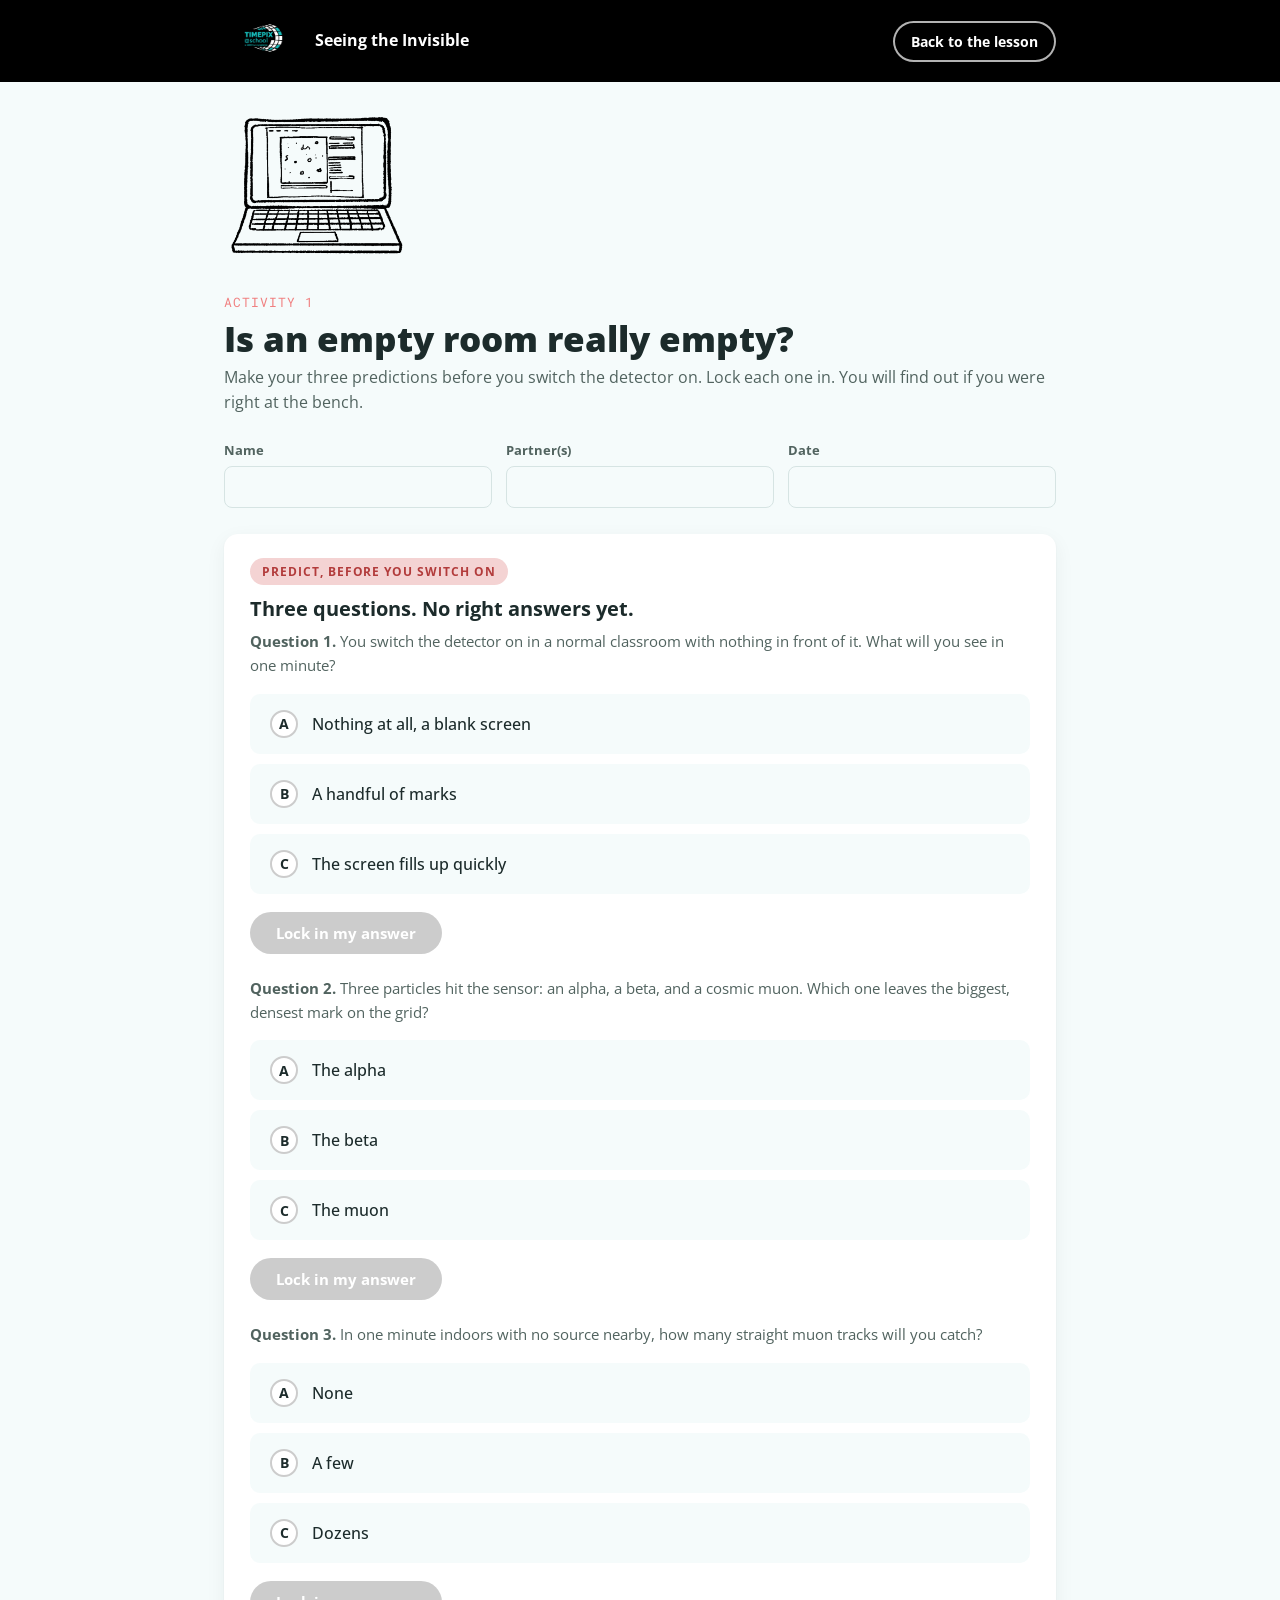
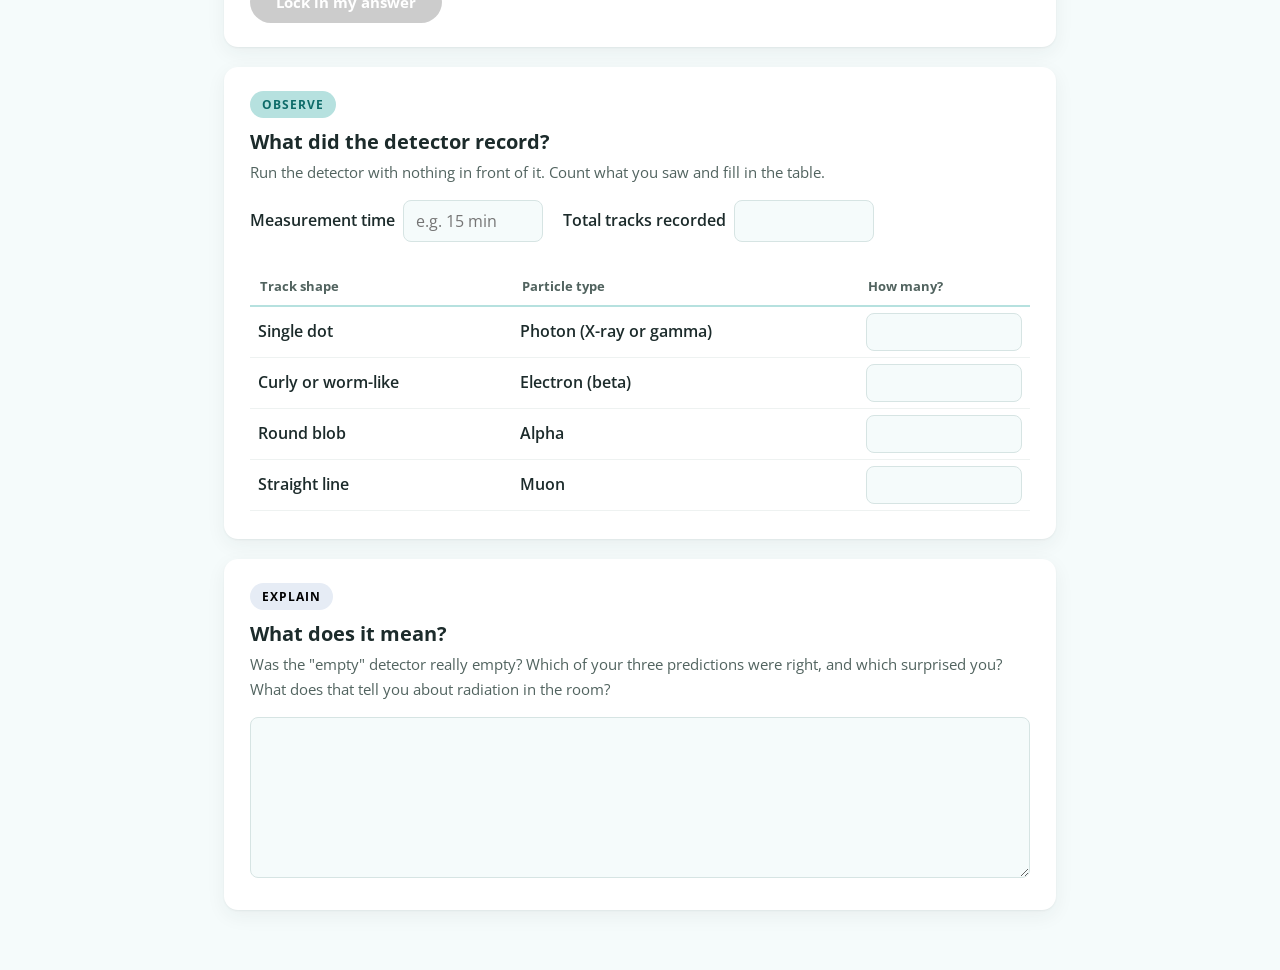
==== commit 9bc66133: "Add files via upload" ====
--- a/activity-1.html
+++ b/activity-1.html
@@ -1,170 +1,273 @@
-<!DOCTYPE html>
+<!doctype html>
 <html lang="en">
-<head>
-  <meta charset="UTF-8">
-  <meta name="viewport" content="width=device-width, initial-scale=1.0">
-  <title>Activity 1 | TIMEPIX@school</title>
-  <link rel="preconnect" href="https://fonts.googleapis.com">
-  <link rel="preconnect" href="https://fonts.gstatic.com" crossorigin>
-  <link href="https://fonts.googleapis.com/css2?family=Open+Sans:ital,wght@0,300;0,400;0,600;0,700;0,800;1,400&family=Roboto+Mono:wght@400;500&display=swap" rel="stylesheet">
-  <link rel="stylesheet" href="css/styles.css">
-  <link rel="stylesheet" href="css/worksheet.css">
-</head>
-<body class="ws">
-
-  <div class="ws-bar">
-    <div class="ws-bar__inner">
-      <span class="ws-bar__brand">
-        <a href="index.html" aria-label="Home"><img src="assets/timepix-logo.svg" alt="TIMEPIX@school" onerror="this.style.display='none'"></a>
-        Seeing the Invisible
-      </span>
-      <span class="ws-bar__actions">
-        <a class="ws-back" href="index.html">Back to the lesson</a>
-      </span>
+  <head>
+    <meta charset="UTF-8" />
+    <meta name="viewport" content="width=device-width, initial-scale=1.0" />
+    <title>Activity 1 | TIMEPIX@school</title>
+    <link rel="preconnect" href="https://fonts.googleapis.com" />
+    <link rel="preconnect" href="https://fonts.gstatic.com" crossorigin />
+    <link
+      href="https://fonts.googleapis.com/css2?family=Open+Sans:ital,wght@0,300;0,400;0,600;0,700;0,800;1,400&family=Roboto+Mono:wght@400;500&display=swap"
+      rel="stylesheet"
+    />
+    <link rel="stylesheet" href="css/styles.css" />
+    <link rel="stylesheet" href="css/worksheet.css" />
+  </head>
+  <body class="ws">
+    <div class="ws-bar">
+      <div class="ws-bar__inner">
+        <span class="ws-bar__brand">
+          <a href="index.html" aria-label="Home"
+            ><img
+              src="assets/timepix-logo.svg"
+              alt="TIMEPIX@school"
+              onerror="this.style.display = 'none'"
+          /></a>
+          Seeing the Invisible
+        </span>
+        <span class="ws-bar__actions">
+          <a class="ws-back" href="index.html">Back to the lesson</a>
+        </span>
+      </div>
     </div>
-  </div>
-
-  <div class="sheet">
-    <div class="sheet__head">
-      <p class="sheet__eyebrow">Activity 1</p>
-      <h1>Is an empty room really empty?</h1>
-      <p class="sheet__sub">Make your three predictions before you switch the detector on.
-        Lock each one in. You will find out if you were right at the bench.</p>
+
+    <div class="sheet">
+      <div class="sheet__head">
+        <img
+          src="assets/laptop.png"
+          alt="Activity 1 illustration"
+          class="sheet__hero-img"
+          onerror="this.style.display = 'none'"
+        />
+        <p class="sheet__eyebrow">Activity 1</p>
+        <h1>Is an empty room really empty?</h1>
+        <p class="sheet__sub">
+          Make your three predictions before you switch the detector on. Lock
+          each one in. You will find out if you were right at the bench.
+        </p>
+      </div>
+
+      <div class="idrow">
+        <label>Name <input type="text" /></label>
+        <label>Partner(s) <input type="text" /></label>
+        <label>Date <input type="text" /></label>
+      </div>
+
+      <!-- PREDICT -->
+      <div class="step">
+        <span class="step__tag step__tag--predict"
+          >Predict, before you switch on</span
+        >
+        <h2>Three questions. No right answers yet.</h2>
+
+        <p class="guide" style="margin-top: 8px">
+          <strong>Question 1.</strong> You switch the detector on in a normal
+          classroom with nothing in front of it. What will you see in one
+          minute?
+        </p>
+        <div class="pred-options" id="p1">
+          <button class="pred-opt" data-q="p1" data-i="0">
+            <span class="pred-letter">A</span>Nothing at all, a blank screen
+          </button>
+          <button class="pred-opt" data-q="p1" data-i="1">
+            <span class="pred-letter">B</span>A handful of marks
+          </button>
+          <button class="pred-opt" data-q="p1" data-i="2">
+            <span class="pred-letter">C</span>The screen fills up quickly
+          </button>
+        </div>
+        <button class="pred-lock-btn" id="lock1" disabled>
+          Lock in my answer
+        </button>
+        <p class="pred-confirmed" id="conf1">
+          Prediction locked. You will find out at the bench.
+        </p>
+
+        <p class="guide" style="margin-top: 22px">
+          <strong>Question 2.</strong> Three particles hit the sensor: an alpha,
+          a beta, and a cosmic muon. Which one leaves the biggest, densest mark
+          on the grid?
+        </p>
+        <div class="pred-options" id="p2">
+          <button class="pred-opt" data-q="p2" data-i="0">
+            <span class="pred-letter">A</span>The alpha
+          </button>
+          <button class="pred-opt" data-q="p2" data-i="1">
+            <span class="pred-letter">B</span>The beta
+          </button>
+          <button class="pred-opt" data-q="p2" data-i="2">
+            <span class="pred-letter">C</span>The muon
+          </button>
+        </div>
+        <button class="pred-lock-btn" id="lock2" disabled>
+          Lock in my answer
+        </button>
+        <p class="pred-confirmed" id="conf2">
+          Prediction locked. You will find out at the bench.
+        </p>
+
+        <p class="guide" style="margin-top: 22px">
+          <strong>Question 3.</strong> In one minute indoors with no source
+          nearby, how many straight muon tracks will you catch?
+        </p>
+        <div class="pred-options" id="p3">
+          <button class="pred-opt" data-q="p3" data-i="0">
+            <span class="pred-letter">A</span>None
+          </button>
+          <button class="pred-opt" data-q="p3" data-i="1">
+            <span class="pred-letter">B</span>A few
+          </button>
+          <button class="pred-opt" data-q="p3" data-i="2">
+            <span class="pred-letter">C</span>Dozens
+          </button>
+        </div>
+        <button class="pred-lock-btn" id="lock3" disabled>
+          Lock in my answer
+        </button>
+        <p class="pred-confirmed" id="conf3">
+          Prediction locked. You will find out at the bench.
+        </p>
+      </div>
+
+      <!-- OBSERVE -->
+      <div class="step">
+        <span class="step__tag step__tag--observe">Observe</span>
+        <h2>What did the detector record?</h2>
+        <p class="guide">
+          Run the detector with nothing in front of it. Count what you saw and
+          fill in the table.
+        </p>
+
+        <div>
+          <span class="field-inline"
+            >Measurement time <input type="text" placeholder="e.g. 15 min"
+          /></span>
+          <span class="field-inline"
+            >Total tracks recorded <input type="text"
+          /></span>
+        </div>
+
+        <table class="ws-table" style="margin-top: 14px">
+          <thead>
+            <tr>
+              <th>Track shape</th>
+              <th>Particle type</th>
+              <th style="width: 22%">How many?</th>
+            </tr>
+          </thead>
+          <tbody>
+            <tr>
+              <td class="fixed">Single dot</td>
+              <td class="fixed">Photon (X-ray or gamma)</td>
+              <td><input type="text" /></td>
+            </tr>
+            <tr>
+              <td class="fixed">Curly or worm-like</td>
+              <td class="fixed">Electron (beta)</td>
+              <td><input type="text" /></td>
+            </tr>
+            <tr>
+              <td class="fixed">Round blob</td>
+              <td class="fixed">Alpha</td>
+              <td><input type="text" /></td>
+            </tr>
+            <tr>
+              <td class="fixed">Straight line</td>
+              <td class="fixed">Muon</td>
+              <td><input type="text" /></td>
+            </tr>
+          </tbody>
+        </table>
+      </div>
+
+      <!-- EXPLAIN -->
+      <div class="step">
+        <span class="step__tag step__tag--explain">Explain</span>
+        <h2>What does it mean?</h2>
+        <p class="guide">
+          Was the "empty" detector really empty? Which of your three predictions
+          were right, and which surprised you? What does that tell you about
+          radiation in the room?
+        </p>
+        <textarea rows="6"></textarea>
+      </div>
+
+      <div class="pred-summary" id="summary1">
+        <h4>Your predictions</h4>
+        <ul class="pred-summary__list" id="summaryList1"></ul>
+        <p class="pred-summary__note">
+          Keep these in mind when you switch the detector on.
+        </p>
+      </div>
     </div>
 
-    <div class="idrow">
-      <label>Name <input type="text"></label>
-      <label>Partner(s) <input type="text"></label>
-      <label>Date <input type="text"></label>
-    </div>
-
-    <!-- PREDICT -->
-    <div class="step">
-      <span class="step__tag step__tag--predict">Predict, before you switch on</span>
-      <h2>Three questions. No right answers yet.</h2>
-
-      <p class="guide" style="margin-top:8px"><strong>Question 1.</strong> You switch the
-        detector on in a normal classroom with nothing in front of it. What will you see in
-        one minute?</p>
-      <div class="pred-options" id="p1">
-        <button class="pred-opt" data-q="p1" data-i="0"><span class="pred-letter">A</span>Nothing at all, a blank screen</button>
-        <button class="pred-opt" data-q="p1" data-i="1"><span class="pred-letter">B</span>A handful of marks</button>
-        <button class="pred-opt" data-q="p1" data-i="2"><span class="pred-letter">C</span>The screen fills up quickly</button>
-      </div>
-      <button class="pred-lock-btn" id="lock1" disabled>Lock in my answer</button>
-      <p class="pred-confirmed" id="conf1">Prediction locked. You will find out at the bench.</p>
-
-      <p class="guide" style="margin-top:22px"><strong>Question 2.</strong> Three particles
-        hit the sensor: an alpha, a beta, and a cosmic muon. Which one leaves the biggest,
-        densest mark on the grid?</p>
-      <div class="pred-options" id="p2">
-        <button class="pred-opt" data-q="p2" data-i="0"><span class="pred-letter">A</span>The alpha</button>
-        <button class="pred-opt" data-q="p2" data-i="1"><span class="pred-letter">B</span>The beta</button>
-        <button class="pred-opt" data-q="p2" data-i="2"><span class="pred-letter">C</span>The muon</button>
-      </div>
-      <button class="pred-lock-btn" id="lock2" disabled>Lock in my answer</button>
-      <p class="pred-confirmed" id="conf2">Prediction locked. You will find out at the bench.</p>
-
-      <p class="guide" style="margin-top:22px"><strong>Question 3.</strong> In one minute
-        indoors with no source nearby, how many straight muon tracks will you catch?</p>
-      <div class="pred-options" id="p3">
-        <button class="pred-opt" data-q="p3" data-i="0"><span class="pred-letter">A</span>None</button>
-        <button class="pred-opt" data-q="p3" data-i="1"><span class="pred-letter">B</span>A few</button>
-        <button class="pred-opt" data-q="p3" data-i="2"><span class="pred-letter">C</span>Dozens</button>
-      </div>
-      <button class="pred-lock-btn" id="lock3" disabled>Lock in my answer</button>
-      <p class="pred-confirmed" id="conf3">Prediction locked. You will find out at the bench.</p>
-    </div>
-
-    <!-- OBSERVE -->
-    <div class="step">
-      <span class="step__tag step__tag--observe">Observe</span>
-      <h2>What did the detector record?</h2>
-      <p class="guide">Run the detector with nothing in front of it. Count what you saw and
-        fill in the table.</p>
-
-      <div>
-        <span class="field-inline">Measurement time <input type="text" placeholder="e.g. 15 min"></span>
-        <span class="field-inline">Total tracks recorded <input type="text"></span>
-      </div>
-
-      <table class="ws-table" style="margin-top:14px">
-        <thead>
-          <tr><th>Track shape</th><th>Particle type</th><th style="width:22%">How many?</th></tr>
-        </thead>
-        <tbody>
-          <tr><td class="fixed">Single dot</td><td class="fixed">Photon (X-ray or gamma)</td><td><input type="text"></td></tr>
-          <tr><td class="fixed">Curly or worm-like</td><td class="fixed">Electron (beta)</td><td><input type="text"></td></tr>
-          <tr><td class="fixed">Round blob</td><td class="fixed">Alpha</td><td><input type="text"></td></tr>
-          <tr><td class="fixed">Straight line</td><td class="fixed">Muon</td><td><input type="text"></td></tr>
-        </tbody>
-      </table>
-    </div>
-
-    <!-- EXPLAIN -->
-    <div class="step">
-      <span class="step__tag step__tag--explain">Explain</span>
-      <h2>What does it mean?</h2>
-      <p class="guide">Was the "empty" detector really empty? Which of your three predictions
-        were right, and which surprised you? What does that tell you about radiation in the
-        room?</p>
-      <textarea rows="6"></textarea>
-    </div>
-
-    <div class="pred-summary" id="summary1">
-      <h4>Your predictions</h4>
-      <ul class="pred-summary__list" id="summaryList1"></ul>
-      <p class="pred-summary__note">Keep these in mind when you switch the detector on.</p>
-    </div>
-  </div>
-
-  <script>
-    const QUESTIONS_1 = [
-      { q: 'What will you see in one minute?',           opts: ['Nothing at all, a blank screen','A handful of marks','The screen fills up quickly'] },
-      { q: 'Which leaves the biggest densest mark?',     opts: ['The alpha','The beta','The muon'] },
-      { q: 'How many muon tracks in one minute indoors?',opts: ['None','A few','Dozens'] },
-    ];
-    const selections = {};
-
-    document.querySelectorAll('.pred-opt').forEach(btn => {
-      btn.addEventListener('click', () => {
-        const q = btn.dataset.q;
-        const group = document.getElementById(q);
-        if (group.classList.contains('pred-locked')) return;
-        group.querySelectorAll('.pred-opt').forEach(b => b.classList.remove('selected'));
-        btn.classList.add('selected');
-        selections[q] = parseInt(btn.dataset.i);
-        document.getElementById('lock' + q.slice(1)).disabled = false;
+    <script>
+      const QUESTIONS_1 = [
+        {
+          q: "What will you see in one minute?",
+          opts: [
+            "Nothing at all, a blank screen",
+            "A handful of marks",
+            "The screen fills up quickly",
+          ],
+        },
+        {
+          q: "Which leaves the biggest densest mark?",
+          opts: ["The alpha", "The beta", "The muon"],
+        },
+        {
+          q: "How many muon tracks in one minute indoors?",
+          opts: ["None", "A few", "Dozens"],
+        },
+      ];
+      const selections = {};
+
+      document.querySelectorAll(".pred-opt").forEach((btn) => {
+        btn.addEventListener("click", () => {
+          const q = btn.dataset.q;
+          const group = document.getElementById(q);
+          if (group.classList.contains("pred-locked")) return;
+          group
+            .querySelectorAll(".pred-opt")
+            .forEach((b) => b.classList.remove("selected"));
+          btn.classList.add("selected");
+          selections[q] = parseInt(btn.dataset.i);
+          document.getElementById("lock" + q.slice(1)).disabled = false;
+        });
       });
-    });
-
-    ['lock1','lock2','lock3'].forEach((id, i) => {
-      const btn = document.getElementById(id);
-      const q = 'p' + (i+1);
-      btn.addEventListener('click', () => {
-        if (selections[q] === undefined) return;
-        document.getElementById(q).classList.add('pred-locked');
-        btn.disabled = true;
-        document.getElementById('conf' + (i+1)).classList.add('show');
-        maybeShowSummary();
+
+      ["lock1", "lock2", "lock3"].forEach((id, i) => {
+        const btn = document.getElementById(id);
+        const q = "p" + (i + 1);
+        btn.addEventListener("click", () => {
+          if (selections[q] === undefined) return;
+          document.getElementById(q).classList.add("pred-locked");
+          btn.disabled = true;
+          document.getElementById("conf" + (i + 1)).classList.add("show");
+          maybeShowSummary();
+        });
       });
-    });
-
-    function maybeShowSummary() {
-      if (Object.keys(selections).length < 3) return;
-      const box  = document.getElementById('summary1');
-      const list = document.getElementById('summaryList1');
-      list.innerHTML = '';
-      QUESTIONS_1.forEach((item, i) => {
-        const q = 'p' + (i+1);
-        if (selections[q] === undefined) return;
-        const li = document.createElement('li');
-        li.innerHTML = '<span class="pred-summary__q">' + item.q + '</span>' +
-                       '<span class="pred-summary__a">' + item.opts[selections[q]] + '</span>';
-        list.appendChild(li);
-      });
-      box.classList.add('show');
-    }
-  </script>
-</body>
+
+      function maybeShowSummary() {
+        if (Object.keys(selections).length < 3) return;
+        const box = document.getElementById("summary1");
+        const list = document.getElementById("summaryList1");
+        list.innerHTML = "";
+        QUESTIONS_1.forEach((item, i) => {
+          const q = "p" + (i + 1);
+          if (selections[q] === undefined) return;
+          const li = document.createElement("li");
+          li.innerHTML =
+            '<span class="pred-summary__q">' +
+            item.q +
+            "</span>" +
+            '<span class="pred-summary__a">' +
+            item.opts[selections[q]] +
+            "</span>";
+          list.appendChild(li);
+        });
+        box.classList.add("show");
+      }
+    </script>
+  </body>
 </html>
--- a/css/styles.css
+++ b/css/styles.css
@@ -2,32 +2,35 @@
    TIMEPIX@school pre-lab orientation
    Palette: primary #1ebcba · accent #f08081 · shades #b6e1df / #f4d3d3
    Type: Open Sans (CERN web body face), Roboto Mono for instrument readouts
-   Note: cards use fill + shadow, never coloured borders (per brief)
    ============================================================ */
 
 :root {
-  --teal:        #1ebcba;
-  --coral:       #f08081;
-  --teal-light:  #b6e1df;
+  --teal: #1ebcba;
+  --coral: #f08081;
+  --teal-light: #b6e1df;
   --coral-light: #f4d3d3;
 
-  --ink:    #1c2b2b;
+  --ink: #1c2b2b;
   --ink-60: #51635f;
-  --bg:     #ffffff;
-  --bg-soft:#f5fbfb;
-
-  --shadow:    0 1px 2px rgba(28,43,43,.06), 0 6px 20px rgba(28,43,43,.06);
-  --shadow-lg: 0 10px 40px rgba(28,43,43,.12);
+  --bg: #ffffff;
+  --bg-soft: #f5fbfb;
+
+  --shadow: 0 1px 2px rgba(28, 43, 43, 0.06), 0 6px 20px rgba(28, 43, 43, 0.06);
+  --shadow-lg: 0 10px 40px rgba(28, 43, 43, 0.12);
   --radius: 14px;
 
   --maxw: 940px;
-  --font: 'Open Sans', 'Helvetica Neue', Arial, sans-serif;
-  --mono: 'Roboto Mono', ui-monospace, 'SF Mono', Menlo, monospace;
-}
-
-* { box-sizing: border-box; }
-
-html { scroll-behavior: smooth; }
+  --font: "Open Sans", "Helvetica Neue", Arial, sans-serif;
+  --mono: "Roboto Mono", ui-monospace, "SF Mono", Menlo, monospace;
+}
+
+* {
+  box-sizing: border-box;
+}
+
+html {
+  scroll-behavior: smooth;
+}
 
 body {
   margin: 0;
@@ -39,10 +42,22 @@
   -webkit-font-smoothing: antialiased;
 }
 
-h1, h2, h3, h4 { line-height: 1.2; margin: 0 0 .5em; }
-
-.wrap { max-width: var(--maxw); margin: 0 auto; padding: 0 24px; }
-.wrap--narrow { max-width: 680px; }
+h1,
+h2,
+h3,
+h4 {
+  line-height: 1.2;
+  margin: 0 0 0.5em;
+}
+
+.wrap {
+  max-width: var(--maxw);
+  margin: 0 auto;
+  padding: 0 24px;
+}
+.wrap--narrow {
+  max-width: 680px;
+}
 
 /* ---------- buttons ---------- */
 .btn {
@@ -56,73 +71,143 @@
   border-radius: 999px;
   padding: 13px 30px;
   cursor: pointer;
-  transition: transform .15s ease, background .15s ease;
-}
-.btn:hover { background: #18a3a1; transform: translateY(-1px); }
-.btn:active { transform: translateY(0); }
+  transition:
+    transform 0.15s ease,
+    background 0.15s ease;
+}
+.btn:hover {
+  background: #18a3a1;
+  transform: translateY(-1px);
+}
+.btn:active {
+  transform: translateY(0);
+}
 .btn--ghost {
   background: transparent;
   color: var(--teal);
   box-shadow: inset 0 0 0 2px var(--teal);
 }
-.btn--ghost:hover { background: rgba(30,188,186,.08); }
-.hero .btn--ghost { color: #fff; box-shadow: inset 0 0 0 2px rgba(255,255,255,.8); }
-.hero .btn--ghost:hover { background: rgba(255,255,255,.12); }
+.btn--ghost:hover {
+  background: rgba(30, 188, 186, 0.08);
+}
+.hero .btn--ghost {
+  color: #fff;
+  box-shadow: inset 0 0 0 2px rgba(255, 255, 255, 0.8);
+}
+.hero .btn--ghost:hover {
+  background: rgba(255, 255, 255, 0.12);
+}
 
 /* ---------- sticky nav ---------- */
 .topnav {
-  position: sticky; top: 0; z-index: 100;
+  position: sticky;
+  top: 0;
+  z-index: 100;
   background: #000000;
-  box-shadow: 0 2px 12px rgba(0,0,0,.18);
+  box-shadow: 0 2px 12px rgba(0, 0, 0, 0.18);
 }
 .topnav__inner {
-  max-width: var(--maxw); margin: 0 auto; padding: 0 24px;
-  display: flex; align-items: center; gap: 24px; height: 52px;
-}
-.topnav__logo { height: 26px; width: auto; flex-shrink: 0; }
+  max-width: var(--maxw);
+  margin: 0 auto;
+  padding: 0 24px;
+  display: flex;
+  align-items: center;
+  gap: 24px;
+  height: 52px;
+}
+.topnav__logo {
+  height: 26px;
+  width: auto;
+  flex-shrink: 0;
+}
 .topnav__list {
-  list-style: none; margin: 0; padding: 0;
-  display: flex; align-items: center; gap: 4px; flex: 1;
+  list-style: none;
+  margin: 0;
+  padding: 0;
+  display: flex;
+  align-items: center;
+  gap: 4px;
+  flex: 1;
 }
 .topnav__link {
-  display: inline-flex; align-items: center; gap: 5px;
-  color: rgba(255,255,255,.78); font-size: .9rem; font-weight: 600;
-  text-decoration: none; border: none; background: none;
-  padding: 6px 14px; border-radius: 999px; cursor: pointer;
+  display: inline-flex;
+  align-items: center;
+  gap: 5px;
+  color: rgba(255, 255, 255, 0.78);
+  font-size: 0.9rem;
+  font-weight: 600;
+  text-decoration: none;
+  border: none;
+  background: none;
+  padding: 6px 14px;
+  border-radius: 999px;
+  cursor: pointer;
   font-family: var(--font);
-  transition: background .12s ease, color .12s ease;
+  transition:
+    background 0.12s ease,
+    color 0.12s ease;
   white-space: nowrap;
 }
-.topnav__link::after { content: none; }
+.topnav__link::after {
+  content: none;
+}
 .topnav__has-drop .topnav__link::after {
-  content: "▾"; font-size: .7rem; opacity: .7;
+  content: "▾";
+  font-size: 0.7rem;
+  opacity: 0.7;
 }
 .topnav__link:hover,
-.topnav__link[aria-expanded="true"] { background: rgba(255,255,255,.14); color: #fff; }
-.topnav__link.is-active { background: rgba(255,255,255,.18); color: #fff; }
+.topnav__link[aria-expanded="true"] {
+  background: rgba(255, 255, 255, 0.14);
+  color: #fff;
+}
+.topnav__link.is-active {
+  background: rgba(255, 255, 255, 0.18);
+  color: #fff;
+}
 
 /* dropdown */
-.topnav__has-drop { position: relative; }
+.topnav__has-drop {
+  position: relative;
+}
 .topnav__dropdown {
   display: none;
-  position: absolute; top: calc(100% + 2px); left: 0;
-  background: #fff; border-radius: 10px;
-  box-shadow: 0 8px 30px rgba(0,0,0,.18);
-  list-style: none; padding: 8px 0; margin: 0;
-  min-width: 280px; z-index: 200;
+  position: absolute;
+  top: calc(100% + 2px);
+  left: 0;
+  background: #fff;
+  border-radius: 10px;
+  box-shadow: 0 8px 30px rgba(0, 0, 0, 0.18);
+  list-style: none;
+  padding: 8px 0;
+  margin: 0;
+  min-width: 280px;
+  z-index: 200;
 }
 .topnav__has-drop:hover .topnav__dropdown,
-.topnav__has-drop:focus-within .topnav__dropdown { display: block; }
-.topnav__dropdown li { padding: 0; }
+.topnav__has-drop:focus-within .topnav__dropdown {
+  display: block;
+}
+.topnav__dropdown li {
+  padding: 0;
+}
 .topnav__dropdown a {
-  display: block; padding: 10px 18px;
-  font-size: .9rem; font-weight: 600; color: #000000;
+  display: block;
+  padding: 10px 18px;
+  font-size: 0.9rem;
+  font-weight: 600;
+  color: #000000;
   text-decoration: none;
 }
-.topnav__dropdown a:hover { background: var(--bg-soft); }
+.topnav__dropdown a:hover {
+  background: var(--bg-soft);
+}
 .topnav__coming {
-  padding: 10px 18px; font-size: .9rem;
-  color: #aaa; font-style: italic; cursor: default;
+  padding: 10px 18px;
+  font-size: 0.9rem;
+  color: #aaa;
+  font-style: italic;
+  cursor: default;
 }
 
 /* ---------- hero ---------- */
@@ -136,8 +221,10 @@
   align-items: center;
 }
 #pixelHero {
-  position: absolute; inset: 0;
-  width: 100%; height: 100%;
+  position: absolute;
+  inset: 0;
+  width: 100%;
+  height: 100%;
   display: block;
 }
 .hero__inner {
@@ -158,13 +245,13 @@
   height: auto;
   font-weight: 800;
   font-size: 1.25rem;
-  letter-spacing: -.01em;
+  letter-spacing: -0.01em;
   color: #fff;
 }
 .eyebrow {
-  font-size: .8rem;
-  font-weight: 700;
-  letter-spacing: .16em;
+  font-size: 0.8rem;
+  font-weight: 700;
+  letter-spacing: 0.16em;
   text-transform: uppercase;
   color: var(--teal-light);
   margin: 0 0 18px;
@@ -172,40 +259,52 @@
 .hero__title {
   font-size: clamp(2.8rem, 8vw, 5rem);
   font-weight: 800;
-  letter-spacing: -.02em;
-  margin: 0 0 .25em;
+  letter-spacing: -0.02em;
+  margin: 0 0 0.25em;
 }
 .hero__lead {
   font-size: clamp(1.05rem, 2.4vw, 1.35rem);
   max-width: 30ch;
-  color: rgba(255,255,255,.92);
+  color: rgba(255, 255, 255, 0.92);
   margin: 0 0 1em;
 }
 .hero__meta {
   font-family: var(--mono);
-  font-size: .85rem;
+  font-size: 0.85rem;
   color: var(--teal-light);
   margin: 0 0 2em;
 }
 
 /* ---------- part sections ---------- */
-.part { padding: 84px 0; }
-.part--alt { background: var(--bg-soft); }
+.part {
+  padding: 84px 0;
+}
+.part--alt {
+  background: var(--bg-soft);
+}
 
 .part__label {
-  font-size: .8rem; font-weight: 700; letter-spacing: .16em;
-  text-transform: uppercase; color: var(--teal);
+  font-size: 0.8rem;
+  font-weight: 700;
+  letter-spacing: 0.16em;
+  text-transform: uppercase;
+  color: var(--teal);
   margin: 0 0 6px;
 }
-.part__label--coral { color: var(--coral); }
+.part__label--coral {
+  color: var(--coral);
+}
 .part__title {
   font-size: clamp(1.9rem, 4vw, 2.6rem);
-  font-weight: 800; letter-spacing: -.01em;
-  margin: 0 0 .3em;
+  font-weight: 800;
+  letter-spacing: -0.01em;
+  margin: 0 0 0.3em;
 }
 .part__intro {
-  font-size: 1.12rem; color: var(--ink-60);
-  max-width: 56ch; margin: 0 0 38px;
+  font-size: 1.12rem;
+  color: var(--ink-60);
+  max-width: 56ch;
+  margin: 0 0 38px;
 }
 
 /* ---------- cards (no coloured borders) ---------- */
@@ -216,79 +315,148 @@
   padding: 30px 32px;
   margin-bottom: 22px;
 }
-.card--tint { background: var(--teal-light); box-shadow: none; }
-.card h3 { font-size: 1.35rem; font-weight: 700; }
-.card h4 { font-size: 1.05rem; font-weight: 700; margin-top: 1.4em; }
-.card p { margin: 0 0 1em; }
-.card p:last-child { margin-bottom: 0; }
+.card--tint {
+  background: var(--teal-light);
+  box-shadow: none;
+}
+.card h3 {
+  font-size: 1.35rem;
+  font-weight: 700;
+}
+.card h4 {
+  font-size: 1.05rem;
+  font-weight: 700;
+  margin-top: 1.4em;
+}
+.card p {
+  margin: 0 0 1em;
+}
+.card p:last-child {
+  margin-bottom: 0;
+}
 
 .readout {
   font-family: var(--mono);
-  font-size: .82rem;
+  font-size: 0.82rem;
   color: var(--ink-60);
   background: var(--bg-soft);
   border-radius: 8px;
   padding: 10px 14px;
   display: inline-block;
 }
-.card--tint .readout { background: rgba(255,255,255,.5); }
+.card--tint .readout {
+  background: rgba(255, 255, 255, 0.5);
+}
 
 .note {
-  font-size: .95rem;
+  font-size: 0.95rem;
   color: var(--ink-60);
   font-style: italic;
 }
 .note--strong {
   font-style: normal;
-  background: rgba(255,255,255,.55);
+  background: rgba(255, 255, 255, 0.55);
   border-radius: 8px;
   padding: 14px 18px;
   color: var(--ink);
 }
 
 /* ---------- checklist ---------- */
-.checklist { list-style: none; padding: 0; margin: 0 0 1.2em; }
-.checklist li { position: relative; padding-left: 30px; margin-bottom: .7em; }
+.checklist {
+  list-style: none;
+  padding: 0;
+  margin: 0 0 1.2em;
+}
+.checklist li {
+  position: relative;
+  padding-left: 30px;
+  margin-bottom: 0.7em;
+}
 .checklist li::before {
   content: "";
-  position: absolute; left: 0; top: .42em;
-  width: 16px; height: 16px;
+  position: absolute;
+  left: 0;
+  top: 0.42em;
+  width: 16px;
+  height: 16px;
   border-radius: 5px;
   background: var(--teal);
 }
-.card--tint .checklist li::before { background: var(--teal); }
+.card--tint .checklist li::before {
+  background: var(--teal);
+}
 
 /* ---------- media / placeholders ---------- */
-.media { margin: 22px 0 0; }
-.media img { width: 100%; border-radius: 10px; display: block; }
-.media figcaption, .hotspot + .hotspot__panel { font-size: .85rem; color: var(--ink-60); }
-.media figcaption { margin-top: 8px; }
+.media {
+  margin: 22px 0 0;
+}
+.media img {
+  width: 100%;
+  border-radius: 10px;
+  display: block;
+}
+.media figcaption,
+.hotspot + .hotspot__panel {
+  font-size: 0.85rem;
+  color: var(--ink-60);
+}
+.media figcaption {
+  margin-top: 8px;
+}
 .media__fallback {
-  width: 100%; aspect-ratio: 16/7;
-  display: flex; align-items: center; justify-content: center;
-  background: repeating-linear-gradient(45deg, var(--bg-soft), var(--bg-soft) 12px, #eef7f7 12px, #eef7f7 24px);
+  width: 100%;
+  aspect-ratio: 16/7;
+  display: flex;
+  align-items: center;
+  justify-content: center;
+  background: repeating-linear-gradient(
+    45deg,
+    var(--bg-soft),
+    var(--bg-soft) 12px,
+    #eef7f7 12px,
+    #eef7f7 24px
+  );
   border-radius: 10px;
-  color: var(--ink-60); font-weight: 600;
-  font-family: var(--mono); font-size: .85rem;
+  color: var(--ink-60);
+  font-weight: 600;
+  font-family: var(--mono);
+  font-size: 0.85rem;
 }
 
 /* ---------- hotspots ---------- */
-.hotspot { position: relative; display: inline-block; width: 100%; margin-top: 18px; }
-.hotspot__img { width: 100%; border-radius: 10px; display: block; }
+.hotspot {
+  position: relative;
+  display: inline-block;
+  width: 100%;
+  margin-top: 18px;
+}
+.hotspot__img {
+  width: 100%;
+  border-radius: 10px;
+  display: block;
+}
 .hotspot__dot {
   position: absolute;
-  width: 30px; height: 30px;
+  width: 30px;
+  height: 30px;
   transform: translate(-50%, -50%);
   border-radius: 50%;
   border: 2px solid #fff;
   background: var(--coral);
-  color: #fff; font-weight: 700; font-family: var(--mono);
+  color: #fff;
+  font-weight: 700;
+  font-family: var(--mono);
   cursor: pointer;
-  box-shadow: 0 2px 8px rgba(28,43,43,.25);
-  transition: transform .12s ease;
-}
-.hotspot__dot:hover, .hotspot__dot[aria-current="true"] { transform: translate(-50%, -50%) scale(1.18); }
-.hotspot__dot[aria-current="true"] { background: var(--teal); }
+  box-shadow: 0 2px 8px rgba(28, 43, 43, 0.25);
+  transition: transform 0.12s ease;
+}
+.hotspot__dot:hover,
+.hotspot__dot[aria-current="true"] {
+  transform: translate(-50%, -50%) scale(1.18);
+}
+.hotspot__dot[aria-current="true"] {
+  background: var(--teal);
+}
 .hotspot__panel {
   margin-top: 16px;
   background: var(--coral-light);
@@ -296,34 +464,76 @@
   padding: 16px 20px;
   min-height: 58px;
 }
-.hotspot__panel h4 { margin: 0 0 4px; font-size: 1.02rem; }
-.hotspot__panel p { margin: 0; }
-.hotspot__hint { color: var(--ink-60); font-style: italic; }
+.hotspot__panel h4 {
+  margin: 0 0 4px;
+  font-size: 1.02rem;
+}
+.hotspot__panel p {
+  margin: 0;
+}
+.hotspot__hint {
+  color: var(--ink-60);
+  font-style: italic;
+}
 
 /* ---------- flip cards ---------- */
-.flips { display: grid; grid-template-columns: repeat(4, 1fr); gap: 16px; margin: 18px 0 8px; }
+.flips {
+  display: grid;
+  grid-template-columns: repeat(4, 1fr);
+  gap: 16px;
+  margin: 18px 0 8px;
+}
 .flip {
-  border: none; background: none; padding: 0; cursor: pointer;
-  perspective: 900px; font-family: inherit;
+  border: none;
+  background: none;
+  padding: 0;
+  cursor: pointer;
+  perspective: 900px;
+  font-family: inherit;
   aspect-ratio: 3/4;
 }
 .flip__inner {
-  position: relative; display: block; width: 100%; height: 100%;
-  transition: transform .5s; transform-style: preserve-3d;
-}
-.flip[aria-pressed="true"] .flip__inner { transform: rotateY(180deg); }
+  position: relative;
+  display: block;
+  width: 100%;
+  height: 100%;
+  transition: transform 0.5s;
+  transform-style: preserve-3d;
+}
+.flip[aria-pressed="true"] .flip__inner {
+  transform: rotateY(180deg);
+}
 .flip__face {
-  position: absolute; inset: 0;
-  backface-visibility: hidden; -webkit-backface-visibility: hidden;
+  position: absolute;
+  inset: 0;
+  backface-visibility: hidden;
+  -webkit-backface-visibility: hidden;
   border-radius: var(--radius);
-  display: flex; flex-direction: column; align-items: center; justify-content: center;
-  padding: 14px; text-align: center;
-}
-.flip__front { background: var(--teal); color: #fff; }
-.flip__front--alpha { background: #f08081; }
-.flip__front--beta  { background: #1ebcba; }
-.flip__front--gamma { background: #b6e1df; color: var(--ink); }
-.flip__front--muon  { background: #f4d3d3; color: var(--ink); }
+  display: flex;
+  flex-direction: column;
+  align-items: center;
+  justify-content: center;
+  padding: 14px;
+  text-align: center;
+}
+.flip__front {
+  background: var(--teal);
+  color: #fff;
+}
+.flip__front--alpha {
+  background: #f08081;
+}
+.flip__front--beta {
+  background: #1ebcba;
+}
+.flip__front--gamma {
+  background: #b6e1df;
+  color: var(--ink);
+}
+.flip__front--muon {
+  background: #f4d3d3;
+  color: var(--ink);
+}
 .flip__back {
   background: #003d78;
   box-shadow: var(--shadow);
@@ -331,29 +541,67 @@
   flex-direction: column;
   gap: 10px;
 }
-.flip__greek { font-size: 3rem; font-weight: 300; line-height: 1; }
-.flip__name  { font-weight: 700; letter-spacing: .04em; text-transform: uppercase; font-size: .85rem; margin-top: 6px; }
-.flip__sub   { font-size: .75rem; opacity: .82; margin-top: 4px; line-height: 1.3; }
-
-.track-svg { width: 90px; height: 90px; border-radius: 6px; flex-shrink: 0; }
-.track-label { font-size: .72rem; color: rgba(255,255,255,.82); line-height: 1.35; text-align: center; }
+.flip__greek {
+  font-size: 3rem;
+  font-weight: 300;
+  line-height: 1;
+}
+.flip__name {
+  font-weight: 700;
+  letter-spacing: 0.04em;
+  text-transform: uppercase;
+  font-size: 0.85rem;
+  margin-top: 6px;
+}
+.flip__sub {
+  font-size: 0.75rem;
+  opacity: 0.82;
+  margin-top: 4px;
+  line-height: 1.3;
+}
+
+.track-svg {
+  width: 90px;
+  height: 90px;
+  border-radius: 6px;
+  flex-shrink: 0;
+}
+.track-label {
+  font-size: 0.72rem;
+  color: rgba(255, 255, 255, 0.82);
+  line-height: 1.35;
+  text-align: center;
+}
 
 .xray-note {
   margin-top: 22px;
   background: var(--bg-soft);
   border-radius: 10px;
   padding: 16px 20px;
-  font-size: .95rem;
-  color: var(--ink-60);
-}
-.xray-note strong { color: var(--ink); }
-
-.penetration { margin-top: 26px; }
-.penetration h4 { margin-top: 0; }
+  font-size: 0.95rem;
+  color: var(--ink-60);
+}
+.xray-note strong {
+  color: var(--ink);
+}
+
+.penetration {
+  margin-top: 26px;
+}
+.penetration h4 {
+  margin-top: 0;
+}
 
 /* ---------- misconceptions ---------- */
-.misc-intro { color: var(--ink-60); margin-bottom: 22px; }
-.misc-grid { display: grid; grid-template-columns: 1fr 1fr; gap: 16px; }
+.misc-intro {
+  color: var(--ink-60);
+  margin-bottom: 22px;
+}
+.misc-grid {
+  display: grid;
+  grid-template-columns: 1fr 1fr;
+  gap: 16px;
+}
 .misc-item {
   background: var(--bg-soft);
   border-radius: 10px;
@@ -365,15 +613,20 @@
   display: flex;
   flex-direction: column;
   gap: 6px;
-  transition: background .15s ease;
+  transition: background 0.15s ease;
   width: 100%;
 }
-.misc-item:hover { background: var(--teal-light); }
-.misc-item[aria-expanded="true"] { background: #fff; box-shadow: var(--shadow); }
+.misc-item:hover {
+  background: var(--teal-light);
+}
+.misc-item[aria-expanded="true"] {
+  background: #fff;
+  box-shadow: var(--shadow);
+}
 .misc-tag {
   font-weight: 700;
-  font-size: .8rem;
-  letter-spacing: .06em;
+  font-size: 0.8rem;
+  letter-spacing: 0.06em;
   text-transform: uppercase;
   color: var(--coral);
 }
@@ -384,64 +637,152 @@
   line-height: 1.4;
 }
 .misc-body {
-  font-size: .95rem;
+  font-size: 0.95rem;
   color: var(--ink-60);
   line-height: 1.55;
   display: none;
   margin-top: 4px;
 }
-.misc-item[aria-expanded="true"] .misc-body { display: block; }
-.misc-item[aria-expanded="true"] .misc-cue { display: none; }
+.misc-item[aria-expanded="true"] .misc-body {
+  display: block;
+}
+.misc-item[aria-expanded="true"] .misc-cue {
+  display: none;
+}
 .misc-cue {
-  font-size: .8rem;
+  font-size: 0.8rem;
   color: var(--teal);
   font-weight: 600;
   margin-top: 4px;
 }
-cite { font-style: normal; font-size: .82rem; color: var(--ink-60); display: block; margin-top: 6px; }
+cite {
+  font-style: normal;
+  font-size: 0.82rem;
+  color: var(--ink-60);
+  display: block;
+  margin-top: 6px;
+}
 
 /* ---------- bridge ---------- */
-.bridge { background: var(--teal); color: #fff; padding: 76px 0; text-align: center; }
-.bridge h2 { font-size: clamp(1.8rem, 4vw, 2.4rem); font-weight: 800; }
-.bridge p { font-size: 1.12rem; max-width: 54ch; margin: 0 auto 1.8em; color: rgba(255,255,255,.94); }
-.bridge .btn { background: #fff; color: var(--teal); }
-.bridge .btn:hover { background: var(--coral-light); }
+.bridge {
+  background: var(--teal);
+  color: #fff;
+  padding: 76px 0;
+  text-align: center;
+}
+.bridge h2 {
+  font-size: clamp(1.8rem, 4vw, 2.4rem);
+  font-weight: 800;
+}
+.bridge p {
+  font-size: 1.12rem;
+  max-width: 54ch;
+  margin: 0 auto 1.8em;
+  color: rgba(255, 255, 255, 0.94);
+}
+.bridge .btn {
+  background: #fff;
+  color: var(--teal);
+}
+.bridge .btn:hover {
+  background: var(--coral-light);
+}
 
 /* ---------- footer ---------- */
-.foot { background: #000000; color: rgba(255,255,255,.72); padding: 40px 0; font-size: .85rem; }
-.foot__prov { margin: 0 0 8px; }
-.foot__flag { margin: 0; color: var(--coral-light); }
+.foot {
+  background: #000000;
+  color: rgba(255, 255, 255, 0.72);
+  padding: 40px 0;
+  font-size: 0.85rem;
+}
+.foot__prov {
+  margin: 0 0 8px;
+}
+.foot__flag {
+  margin: 0;
+  color: var(--coral-light);
+}
 
 /* ---------- activity preview ---------- */
-.preview-grid { display: grid; grid-template-columns: 1fr 1fr; gap: 20px; margin-top: 10px; }
+.preview-grid {
+  display: grid;
+  grid-template-columns: 1fr 1fr;
+  gap: 20px;
+  margin-top: 10px;
+}
 .preview-card {
-  background: #fff; border-radius: var(--radius);
-  box-shadow: var(--shadow); padding: 28px 30px;
-  display: flex; flex-direction: column; align-items: flex-start;
-}
-.preview-card--soon { opacity: .6; }
+  background: #fff;
+  border-radius: var(--radius);
+  box-shadow: var(--shadow);
+  padding: 28px 30px;
+  display: flex;
+  flex-direction: column;
+  align-items: flex-start;
+}
+.preview-card--soon {
+  opacity: 0.6;
+}
 .preview-num {
-  font-family: var(--mono); font-size: .85rem; font-weight: 500;
-  color: var(--coral); letter-spacing: .1em;
-}
-.preview-card h3 { font-size: 1.3rem; font-weight: 700; margin: 8px 0 10px; }
-.preview-card p { color: var(--ink-60); margin: 0 0 22px; }
-.preview-card .btn, .preview-card .btn--muted { margin-top: auto; }
+  font-family: var(--mono);
+  font-size: 0.85rem;
+  font-weight: 500;
+  color: var(--coral);
+  letter-spacing: 0.1em;
+}
+.preview-card h3 {
+  font-size: 1.3rem;
+  font-weight: 700;
+  margin: 8px 0 10px;
+}
+.preview-card p {
+  color: var(--ink-60);
+  margin: 0 0 22px;
+}
+.preview-card .btn,
+.preview-card .btn--muted {
+  margin-top: auto;
+}
 .btn--muted {
-  display: inline-block; border-radius: 999px; padding: 13px 30px;
-  background: #e0e0e0; color: #888; font-weight: 700; font-size: 1rem;
+  display: inline-block;
+  border-radius: 999px;
+  padding: 13px 30px;
+  background: #e0e0e0;
+  color: #888;
+  font-weight: 700;
+  font-size: 1rem;
   cursor: default;
 }
-.preview-more { margin-top: 24px; color: var(--ink-60); font-style: italic; }
+.preview-more {
+  margin-top: 24px;
+  color: var(--ink-60);
+  font-style: italic;
+}
 
 /* ---------- penetration SVG diagram ---------- */
-.pen-wrap { position: relative; margin: 18px 0 4px; }
-#penSVG { width: 100%; height: auto; display: block; }
-.pen-ray { transition: opacity .15s; }
-.pen-ray.dimmed { opacity: .18; }
-.pen-ray.highlighted .pen-solid { stroke-width: 4; }
-.pen-ray.highlighted .pen-label { font-size: 16px; }
-.pen-barrier.active rect { fill: rgba(30,188,186,.08); }
+.pen-wrap {
+  position: relative;
+  margin: 18px 0 4px;
+}
+#penSVG {
+  width: 100%;
+  height: auto;
+  display: block;
+}
+.pen-ray {
+  transition: opacity 0.15s;
+}
+.pen-ray.dimmed {
+  opacity: 0.18;
+}
+.pen-ray.highlighted .pen-solid {
+  stroke-width: 4;
+}
+.pen-ray.highlighted .pen-label {
+  font-size: 16px;
+}
+.pen-barrier.active rect {
+  fill: rgba(30, 188, 186, 0.08);
+}
 
 .pen-card {
   background: #fff;
@@ -450,38 +791,80 @@
   padding: 14px 18px;
   margin-bottom: 14px;
   min-height: 54px;
-  font-size: .95rem;
-  transition: opacity .2s;
-}
-.pen-card__hint { color: var(--ink-60); font-style: italic; margin: 0; }
-.pen-card__title { font-weight: 700; color: var(--teal); margin: 0 0 4px; }
-.pen-card__body { margin: 0; }
+  font-size: 0.95rem;
+  transition: opacity 0.2s;
+}
+.pen-card__hint {
+  color: var(--ink-60);
+  font-style: italic;
+  margin: 0;
+}
+.pen-card__title {
+  font-weight: 700;
+  color: var(--teal);
+  margin: 0 0 4px;
+}
+.pen-card__body {
+  margin: 0;
+}
 
 /* ---------- responsive ---------- */
 @media (max-width: 800px) {
-  .misc-grid { grid-template-columns: 1fr; }
-  .preview-grid { grid-template-columns: 1fr; }
-}@media (max-width: 640px) {
-  .part { padding: 56px 0; }
-  .card { padding: 24px 22px; }
-  .flips { grid-template-columns: 1fr 1fr; gap: 12px; }
-  .flip { aspect-ratio: 3/4; }
-  .flip__greek { font-size: 2.4rem; }
-  .track-svg { width: 70px; height: 70px; }
+  .misc-grid {
+    grid-template-columns: 1fr;
+  }
+  .preview-grid {
+    grid-template-columns: 1fr;
+  }
+}
+@media (max-width: 640px) {
+  .part {
+    padding: 56px 0;
+  }
+  .card {
+    padding: 24px 22px;
+  }
+  .flips {
+    grid-template-columns: 1fr 1fr;
+    gap: 12px;
+  }
+  .flip {
+    aspect-ratio: 3/4;
+  }
+  .flip__greek {
+    font-size: 2.4rem;
+  }
+  .track-svg {
+    width: 70px;
+    height: 70px;
+  }
 }
 
 /* ---------- accessibility ---------- */
-:focus-visible { outline: 3px solid var(--coral); outline-offset: 3px; border-radius: 4px; }
+:focus-visible {
+  outline: 3px solid var(--coral);
+  outline-offset: 3px;
+  border-radius: 4px;
+}
 
 @media (prefers-reduced-motion: reduce) {
-  html { scroll-behavior: auto; }
-  .flip__inner { transition: none; }
-  * { animation-duration: .001ms !important; transition-duration: .001ms !important; }
+  html {
+    scroll-behavior: auto;
+  }
+  .flip__inner {
+    transition: none;
+  }
+  * {
+    animation-duration: 0.001ms !important;
+    transition-duration: 0.001ms !important;
+  }
 }
 
 /* ---------- print (prediction sheet) ---------- */
 @media print {
-  body * { visibility: hidden; }
+  body * {
+    visibility: hidden;
+  }
 }
 /* trigger question */
 .misc-trigger {
@@ -490,21 +873,113 @@
   background: var(--teal-light);
   border-radius: 10px;
 }
-.misc-trigger p { margin: 0 0 6px; font-size: 1rem; font-weight: 600; }
-.misc-trigger p:last-child { margin: 0; }
-.misc-trigger__note { font-size: .88rem; color: var(--ink-60); font-weight: 400 !important; font-style: italic; }
+.misc-trigger p {
+  margin: 0 0 6px;
+  font-size: 1rem;
+  font-weight: 600;
+}
+.misc-trigger p:last-child {
+  margin: 0;
+}
+.misc-trigger__note {
+  font-size: 0.88rem;
+  color: var(--ink-60);
+  font-weight: 400 !important;
+  font-style: italic;
+}
 
 /* ---------- penetration diagram (canvas) ---------- */
-.pen3d-wrap { margin: 18px 0 0; overflow-x: auto; }
+.pen3d-wrap {
+  margin: 18px 0 0;
+  overflow-x: auto;
+}
 .pen3d-info {
   margin-top: 14px;
   background: var(--coral-light);
   border-radius: 10px;
   padding: 14px 18px;
-  font-size: .92rem;
+  font-size: 0.92rem;
   min-height: 46px;
 }
-.pen3d-info__hint { color: var(--ink-60); font-style: italic; margin: 0; }
-.pen3d-info h5 { margin: 0 0 4px; font-size: 1rem; font-weight: 700; }
-.pen3d-info p  { margin: 0; color: var(--ink); }
-.topnav__logo-link { display:flex; align-items:center; text-decoration:none; }
+.pen3d-info__hint {
+  color: var(--ink-60);
+  font-style: italic;
+  margin: 0;
+}
+.pen3d-info h5 {
+  margin: 0 0 4px;
+  font-size: 1rem;
+  font-weight: 700;
+}
+.pen3d-info p {
+  margin: 0;
+  color: var(--ink);
+}
+.topnav__logo-link {
+  display: flex;
+  align-items: center;
+  text-decoration: none;
+}
+
+/* ---------- activity card illustrations ---------- */
+.preview-card__img {
+  width: 100%;
+  height: 180px;
+  object-fit: contain;
+  margin: 14px 0 18px;
+  display: block;
+}
+
+/* ---------- decorative strip between hero and main ---------- */
+.deco-strip {
+  background: var(--bg-soft);
+  display: flex;
+  align-items: center;
+  justify-content: center;
+  gap: 40px;
+  padding: 20px 24px;
+  flex-wrap: wrap;
+}
+.deco-img {
+  height: 96px;
+  width: auto;
+  object-fit: contain;
+  opacity: 0.88;
+}
+
+/* ---------- card decoration images ---------- */
+.card-deco-wrap {
+  display: flex;
+  justify-content: flex-start;
+  margin: -8px 0 14px;
+  pointer-events: none;
+}
+.card-deco {
+  height: 120px;
+  width: auto;
+  object-fit: contain;
+  opacity: 0.92;
+  display: block;
+}
+/* scattered stationery in ideas card */
+.ideas-deco {
+  display: flex;
+  gap: 2px;
+  justify-content: flex-start;
+  flex-wrap: wrap;
+  margin: -8px 0 16px;
+  pointer-events: none;
+}
+.ideas-deco img {
+  height: 200px;
+  width: auto;
+  object-fit: contain;
+  opacity: 0.88;
+}
+.ideas-deco img:nth-child(2) {
+  transform: rotate(12deg);
+}
+.ideas-deco img:nth-child(3) {
+  transform: rotate(-8deg);
+  margin-top: 10px;
+}
--- a/css/worksheet.css
+++ b/css/worksheet.css
@@ -1,7 +1,5 @@
 /* ============================================================
    Worksheet styles  (loads AFTER styles.css, reuses its tokens)
-   Fill-and-print model: type into fields, then Print or Save as PDF.
-   Capture, do not compute. No field calculates anything for the student.
    ============================================================ */
 
 body.ws { background: var(--bg-soft); }
@@ -246,3 +244,13 @@
   margin-top: 14px; font-size: .88rem;
   color: var(--ink-60); font-style: italic;
 }
+
+/* ---------- activity hero illustration ---------- */
+.sheet__hero-img {
+  display: block;
+  height: 160px;
+  width: auto;
+  max-width: 100%;
+  object-fit: contain;
+  margin: 0 0 22px;
+}
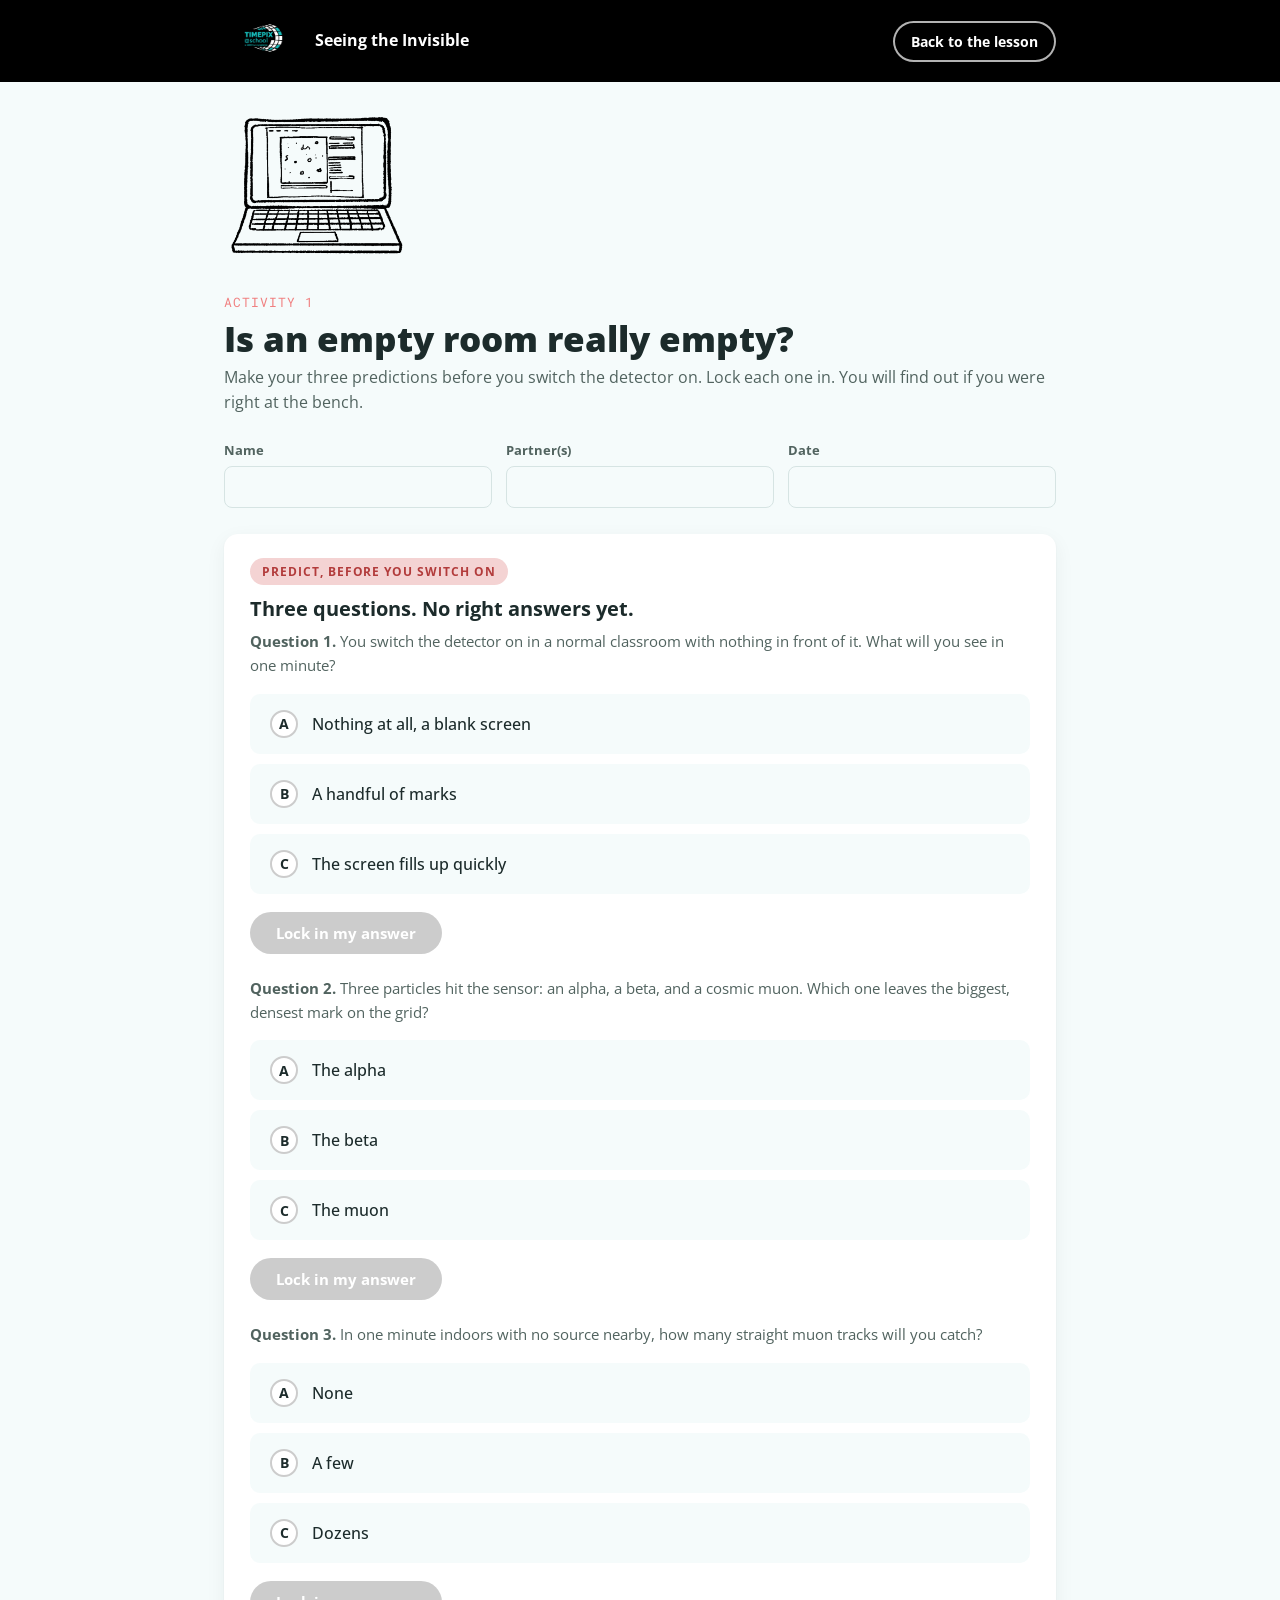
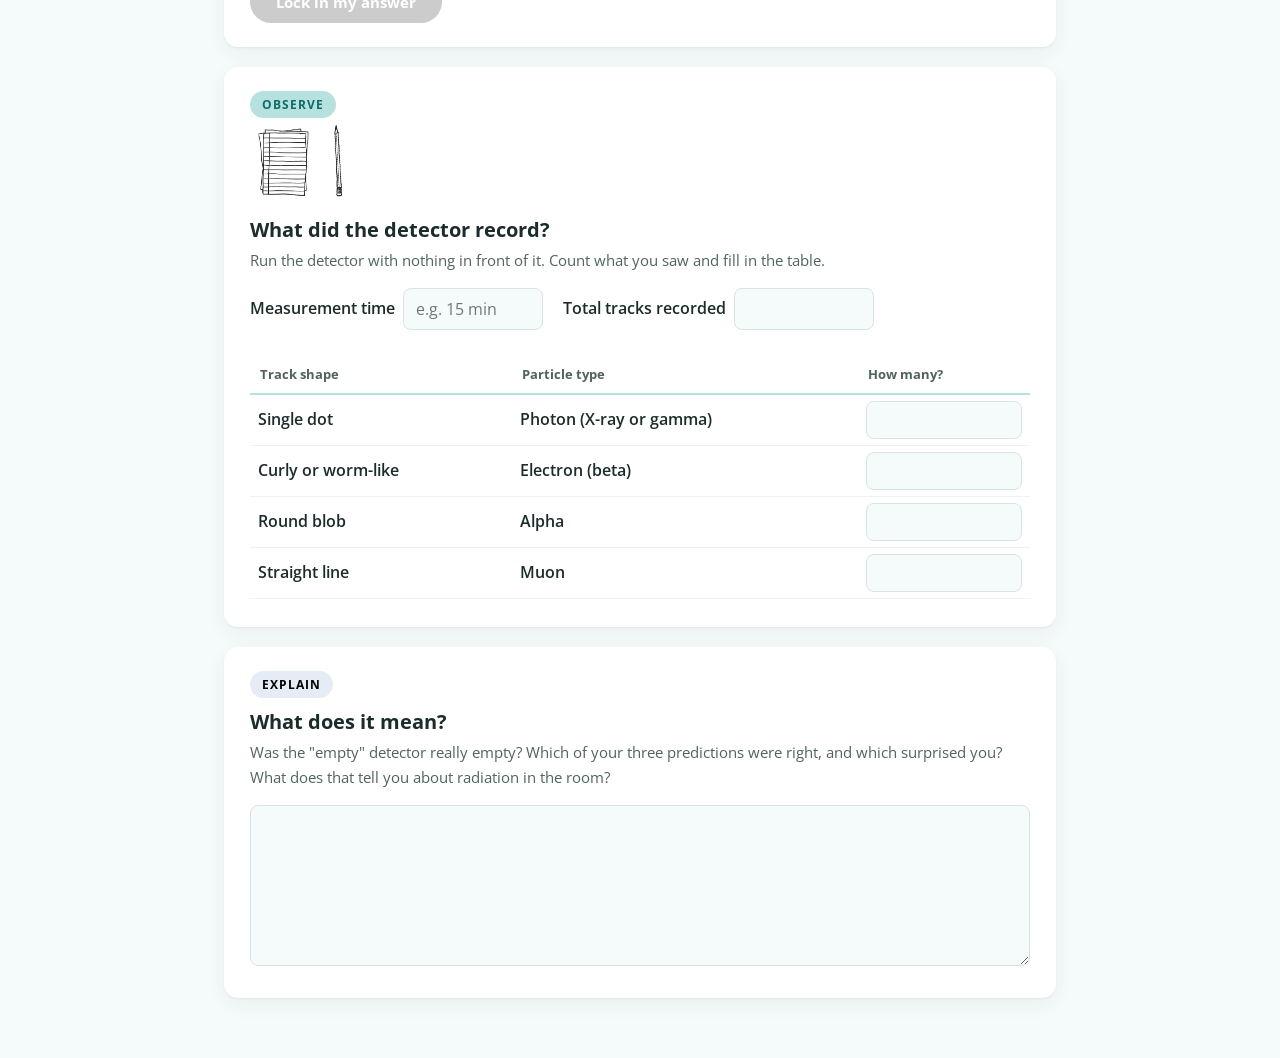
==== commit 844fca73: "Add files via upload" ====
--- a/activity-1.html
+++ b/activity-1.html
@@ -130,8 +130,20 @@
       </div>
 
       <!-- OBSERVE -->
+
       <div class="step">
         <span class="step__tag step__tag--observe">Observe</span>
+        <div class="ideas-deco" aria-hidden="true">
+          <img
+            src="assets/paper.png"
+            alt=""
+            onerror="this.style.display = 'none'"
+          /><img
+            src="assets/pencil.png"
+            alt=""
+            onerror="this.style.display = 'none'"
+          />
+        </div>
         <h2>What did the detector record?</h2>
         <p class="guide">
           Run the detector with nothing in front of it. Count what you saw and
--- a/css/styles.css
+++ b/css/styles.css
@@ -618,6 +618,8 @@
 }
 .misc-item:hover {
   background: var(--teal-light);
+  outline: 2px solid var(--coral);
+  outline-offset: 0;
 }
 .misc-item[aria-expanded="true"] {
   background: #fff;
@@ -924,7 +926,9 @@
 /* ---------- activity card illustrations ---------- */
 .preview-card__img {
   width: 100%;
+  max-width: 100%;
   height: 180px;
+  max-height: 180px;
   object-fit: contain;
   margin: 14px 0 18px;
   display: block;
@@ -942,7 +946,9 @@
 }
 .deco-img {
   height: 96px;
+  max-height: 96px;
   width: auto;
+  max-width: 120px;
   object-fit: contain;
   opacity: 0.88;
 }
@@ -956,7 +962,9 @@
 }
 .card-deco {
   height: 120px;
+  max-height: 120px;
   width: auto;
+  max-width: 180px;
   object-fit: contain;
   opacity: 0.92;
   display: block;
@@ -964,15 +972,17 @@
 /* scattered stationery in ideas card */
 .ideas-deco {
   display: flex;
-  gap: 2px;
+
   justify-content: flex-start;
   flex-wrap: wrap;
   margin: -8px 0 16px;
   pointer-events: none;
 }
 .ideas-deco img {
-  height: 200px;
+  height: 80px;
+  max-height: 80px;
   width: auto;
+  max-width: 100px;
   object-fit: contain;
   opacity: 0.88;
 }
@@ -983,3 +993,77 @@
   transform: rotate(-8deg);
   margin-top: 10px;
 }
+
+/* ---------- exponential decay section ---------- */
+.decay-intro {
+  font-size: 1rem;
+  color: var(--ink-60);
+  max-width: 58ch;
+  margin: 0 0 28px;
+}
+.decay-grid {
+  display: grid;
+  grid-template-columns: 1fr 1fr;
+  gap: 24px;
+  margin-bottom: 10px;
+}
+.decay-card {
+  background: #fff;
+  border-radius: var(--radius);
+  box-shadow: var(--shadow);
+  padding: 24px 26px;
+}
+.decay-card h3 {
+  font-size: 1.1rem;
+  font-weight: 700;
+  margin: 0 0 8px;
+}
+.decay-card p {
+  font-size: 0.92rem;
+  color: var(--ink-60);
+  margin: 0 0 16px;
+}
+.decay-canvas-wrap {
+  position: relative;
+  background: #f9fdfd;
+  border-radius: 10px;
+  overflow: hidden;
+}
+.decay-canvas {
+  display: block;
+  width: 100%;
+}
+.decay-trigger {
+  display: block;
+  width: 100%;
+  margin-top: 12px;
+  background: var(--teal);
+  color: #fff;
+  border: none;
+  border-radius: 999px;
+  padding: 10px 0;
+  font-family: var(--font);
+  font-weight: 700;
+  font-size: 0.9rem;
+  cursor: pointer;
+  transition: background 0.12s;
+}
+.decay-trigger:hover {
+  background: #18a3a1;
+}
+.decay-trigger:disabled {
+  background: #ccc;
+  cursor: default;
+}
+.decay-label {
+  font-size: 0.78rem;
+  color: var(--ink-60);
+  text-align: center;
+  margin-top: 6px;
+  font-style: italic;
+}
+@media (max-width: 640px) {
+  .decay-grid {
+    grid-template-columns: 1fr;
+  }
+}
--- a/css/worksheet.css
+++ b/css/worksheet.css
@@ -1,8 +1,6 @@
-/* ============================================================
-   Worksheet styles  (loads AFTER styles.css, reuses its tokens)
-   ============================================================ */
-
-body.ws { background: var(--bg-soft); }
+body.ws {
+  background: var(--bg-soft);
+}
 
 /* ---------- top bar ---------- */
 .ws-bar {
@@ -11,86 +9,246 @@
   padding: 14px 0;
 }
 .ws-bar__inner {
-  max-width: 880px; margin: 0 auto; padding: 0 24px;
-  display: flex; align-items: center; justify-content: space-between; gap: 16px;
-}
-.ws-bar__brand { display: flex; align-items: center; gap: 12px; font-weight: 700; }
-.ws-bar__brand img { height: 30px; width: auto; }
-.ws-bar__actions { display: flex; gap: 10px; flex-wrap: wrap; }
-.ws-bar a, .ws-bar button {
+  max-width: 880px;
+  margin: 0 auto;
+  padding: 0 24px;
+  display: flex;
+  align-items: center;
+  justify-content: space-between;
+  gap: 16px;
+}
+.ws-bar__brand {
+  display: flex;
+  align-items: center;
+  gap: 12px;
+  font-weight: 700;
+}
+.ws-bar__brand img {
+  height: 30px;
+  width: auto;
+}
+.ws-bar__actions {
+  display: flex;
+  gap: 10px;
+  flex-wrap: wrap;
+}
+.ws-bar a,
+.ws-bar button {
   font-family: var(--font);
-  font-size: .9rem; font-weight: 700;
-  border-radius: 999px; padding: 9px 18px; cursor: pointer; border: none;
+  font-size: 0.9rem;
+  font-weight: 700;
+  border-radius: 999px;
+  padding: 9px 18px;
+  cursor: pointer;
+  border: none;
   text-decoration: none;
 }
-.ws-bar .ws-back { background: transparent; color: #fff; box-shadow: inset 0 0 0 2px rgba(255,255,255,.7); }
-.ws-bar .ws-print { background: #fff; color: #000000; }
+.ws-bar .ws-back {
+  background: transparent;
+  color: #fff;
+  box-shadow: inset 0 0 0 2px rgba(255, 255, 255, 0.7);
+}
+.ws-bar .ws-print {
+  background: #fff;
+  color: #000000;
+}
 
 /* ---------- sheet ---------- */
-.sheet { max-width: 880px; margin: 28px auto 60px; padding: 0 24px; }
-.sheet__head { margin-bottom: 8px; }
+.sheet {
+  max-width: 880px;
+  margin: 28px auto 60px;
+  padding: 0 24px;
+}
+.sheet__head {
+  margin-bottom: 8px;
+}
 .sheet__eyebrow {
-  font-family: var(--mono); font-size: .8rem; letter-spacing: .08em;
-  color: var(--coral); text-transform: uppercase; margin: 0 0 4px;
-}
-.sheet h1 { font-size: clamp(1.6rem, 4vw, 2.2rem); font-weight: 800; margin: 0 0 6px; }
-.sheet__sub { color: var(--ink-60); margin: 0 0 24px; }
+  font-family: var(--mono);
+  font-size: 0.8rem;
+  letter-spacing: 0.08em;
+  color: var(--coral);
+  text-transform: uppercase;
+  margin: 0 0 4px;
+}
+.sheet h1 {
+  font-size: clamp(1.6rem, 4vw, 2.2rem);
+  font-weight: 800;
+  margin: 0 0 6px;
+}
+.sheet__sub {
+  color: var(--ink-60);
+  margin: 0 0 24px;
+}
 
 /* identity row */
-.idrow { display: grid; grid-template-columns: 1fr 1fr 1fr; gap: 14px; margin-bottom: 26px; }
-.idrow label { display: flex; flex-direction: column; font-size: .82rem; font-weight: 700; color: var(--ink-60); gap: 5px; }
+.idrow {
+  display: grid;
+  grid-template-columns: 1fr 1fr 1fr;
+  gap: 14px;
+  margin-bottom: 26px;
+}
+.idrow label {
+  display: flex;
+  flex-direction: column;
+  font-size: 0.82rem;
+  font-weight: 700;
+  color: var(--ink-60);
+  gap: 5px;
+}
 
 /* ---------- step blocks (POE) ---------- */
 .step {
-  background: #fff; border-radius: var(--radius); box-shadow: var(--shadow);
-  padding: 24px 26px; margin-bottom: 20px;
+  background: #fff;
+  border-radius: var(--radius);
+  box-shadow: var(--shadow);
+  padding: 24px 26px;
+  margin-bottom: 20px;
 }
 .step__tag {
-  display: inline-block; font-size: .75rem; font-weight: 700;
-  letter-spacing: .08em; text-transform: uppercase;
-  padding: 4px 12px; border-radius: 999px; margin-bottom: 12px;
-}
-.step__tag--predict { background: var(--coral-light); color: #b23b3b; }
-.step__tag--observe { background: var(--teal-light); color: #0e6b69; }
-.step__tag--explain { background: #e6ecf5; color: #000000; }
-.step h2 { font-size: 1.25rem; font-weight: 700; margin: 0 0 6px; }
-.step p.guide { color: var(--ink-60); font-size: .95rem; margin: 0 0 16px; }
+  display: inline-block;
+  font-size: 0.75rem;
+  font-weight: 700;
+  letter-spacing: 0.08em;
+  text-transform: uppercase;
+  padding: 4px 12px;
+  border-radius: 999px;
+  margin-bottom: 12px;
+}
+.step__tag--predict {
+  background: var(--coral-light);
+  color: #b23b3b;
+}
+.step__tag--observe {
+  background: var(--teal-light);
+  color: #0e6b69;
+}
+.step__tag--explain {
+  background: #e6ecf5;
+  color: #000000;
+}
+.step h2 {
+  font-size: 1.25rem;
+  font-weight: 700;
+  margin: 0 0 6px;
+}
+.step p.guide {
+  color: var(--ink-60);
+  font-size: 0.95rem;
+  margin: 0 0 16px;
+}
 
 /* ---------- form fields ---------- */
-input[type="text"], textarea {
-  font-family: var(--font); font-size: .98rem; color: var(--ink);
-  width: 100%; border: 1.5px solid #d6e4e3; border-radius: 8px;
-  padding: 9px 12px; background: var(--bg-soft);
-}
-input[type="text"]:focus, textarea:focus { outline: none; border-color: var(--teal); background: #fff; }
-textarea { resize: vertical; min-height: 90px; line-height: 1.5; }
-.field-inline { display: inline-flex; align-items: center; gap: 8px; margin: 0 16px 12px 0; font-weight: 600; }
-.field-inline input { width: 140px; }
+input[type="text"],
+textarea {
+  font-family: var(--font);
+  font-size: 0.98rem;
+  color: var(--ink);
+  width: 100%;
+  border: 1.5px solid #d6e4e3;
+  border-radius: 8px;
+  padding: 9px 12px;
+  background: var(--bg-soft);
+}
+input[type="text"]:focus,
+textarea:focus {
+  outline: none;
+  border-color: var(--teal);
+  background: #fff;
+}
+textarea {
+  resize: vertical;
+  min-height: 90px;
+  line-height: 1.5;
+}
+.field-inline {
+  display: inline-flex;
+  align-items: center;
+  gap: 8px;
+  margin: 0 16px 12px 0;
+  font-weight: 600;
+}
+.field-inline input {
+  width: 140px;
+}
 
 /* ---------- data tables ---------- */
-.ws-table { width: 100%; border-collapse: collapse; margin: 6px 0 4px; }
+.ws-table {
+  width: 100%;
+  border-collapse: collapse;
+  margin: 6px 0 4px;
+}
 .ws-table th {
-  text-align: left; font-size: .82rem; font-weight: 700; color: var(--ink-60);
-  padding: 8px 10px; border-bottom: 2px solid var(--teal-light);
-}
-.ws-table td { padding: 6px 8px; border-bottom: 1px solid #eef2f1; vertical-align: middle; }
-.ws-table input[type="text"] { border: 1px solid #d6e4e3; padding: 7px 10px; }
-.ws-table td.fixed { font-weight: 600; color: var(--ink); background: #fff; }
+  text-align: left;
+  font-size: 0.82rem;
+  font-weight: 700;
+  color: var(--ink-60);
+  padding: 8px 10px;
+  border-bottom: 2px solid var(--teal-light);
+}
+.ws-table td {
+  padding: 6px 8px;
+  border-bottom: 1px solid #eef2f1;
+  vertical-align: middle;
+}
+.ws-table input[type="text"] {
+  border: 1px solid #d6e4e3;
+  padding: 7px 10px;
+}
+.ws-table td.fixed {
+  font-weight: 600;
+  color: var(--ink);
+  background: #fff;
+}
 
 /* prediction tick options */
-.ticks { display: flex; flex-direction: column; gap: 8px; margin: 4px 0 14px; }
-.tick { display: flex; align-items: center; gap: 10px; font-size: 1rem; cursor: pointer; }
-.tick input { width: 18px; height: 18px; accent-color: var(--teal); }
-
-.hint { font-size: .85rem; color: var(--ink-60); font-style: italic; margin-top: 4px; }
+.ticks {
+  display: flex;
+  flex-direction: column;
+  gap: 8px;
+  margin: 4px 0 14px;
+}
+.tick {
+  display: flex;
+  align-items: center;
+  gap: 10px;
+  font-size: 1rem;
+  cursor: pointer;
+}
+.tick input {
+  width: 18px;
+  height: 18px;
+  accent-color: var(--teal);
+}
+
+.hint {
+  font-size: 0.85rem;
+  color: var(--ink-60);
+  font-style: italic;
+  margin-top: 4px;
+}
 
 /* ---------- print ---------- */
 @media print {
-  * { -webkit-print-color-adjust: exact; print-color-adjust: exact; }
-  body.ws { background: #fff; }
-  .ws-bar, .ws-foot-actions { display: none; }
-  .sheet { margin: 0 auto; max-width: 100%; }
-  .step { box-shadow: none; border: 1px solid #ccc; break-inside: avoid; }
+  * {
+    -webkit-print-color-adjust: exact;
+    print-color-adjust: exact;
+  }
+  body.ws {
+    background: #fff;
+  }
+  .ws-bar,
+  .ws-foot-actions {
+    display: none;
+  }
+  .sheet {
+    margin: 0 auto;
+    max-width: 100%;
+  }
+  .step {
+    box-shadow: none;
+    border: 1px solid #ccc;
+    break-inside: avoid;
+  }
 
   /* make typed text visible */
   input[type="text"],
@@ -100,21 +258,35 @@
     border: 1px solid #999 !important;
     -webkit-text-fill-color: #000 !important;
   }
-  textarea { min-height: 70px; }
+  textarea {
+    min-height: 70px;
+  }
 
   /* make radio/checkbox labels visible */
-  .tick { color: #000; }
-
-  a[href]:after { content: ""; }
+  .tick {
+    color: #000;
+  }
+
+  a[href]:after {
+    content: "";
+  }
 }
 
 @media (max-width: 640px) {
-  .idrow { grid-template-columns: 1fr; }
+  .idrow {
+    grid-template-columns: 1fr;
+  }
 }
 
 /* ---------- bottom actions ---------- */
-.ws-foot-actions { display: flex; justify-content: center; margin: 10px 0 40px; }
-.ws-foot-actions .btn { background: #000000; }
+.ws-foot-actions {
+  display: flex;
+  justify-content: center;
+  margin: 10px 0 40px;
+}
+.ws-foot-actions .btn {
+  background: #000000;
+}
 
 /* ============================================================
    Interactive prediction styles
@@ -122,99 +294,239 @@
    ============================================================ */
 
 /* click-to-select option buttons (Activity 1) */
-.pred-options { display: flex; flex-direction: column; gap: 10px; margin: 14px 0 6px; }
+.pred-options {
+  display: flex;
+  flex-direction: column;
+  gap: 10px;
+  margin: 14px 0 6px;
+}
 .pred-opt {
-  display: flex; align-items: center; gap: 14px;
-  padding: 14px 18px; border-radius: 10px;
+  display: flex;
+  align-items: center;
+  gap: 14px;
+  padding: 14px 18px;
+  border-radius: 10px;
   background: var(--bg-soft);
   border: 2px solid transparent;
-  cursor: pointer; font-size: 1rem; font-family: var(--font);
-  font-weight: 500; color: var(--ink);
-  transition: background .12s, border-color .12s;
-  text-align: left; width: 100%;
-}
-.pred-opt:hover { background: var(--teal-light); }
+  cursor: pointer;
+  font-size: 1rem;
+  font-family: var(--font);
+  font-weight: 500;
+  color: var(--ink);
+  transition:
+    background 0.12s,
+    border-color 0.12s;
+  text-align: left;
+  width: 100%;
+}
+.pred-opt:hover {
+  background: var(--teal-light);
+}
 .pred-opt.selected {
   background: var(--teal-light);
   border-color: var(--teal);
   font-weight: 700;
 }
 .pred-opt .pred-letter {
-  width: 28px; height: 28px; border-radius: 50%; flex-shrink: 0;
-  display: flex; align-items: center; justify-content: center;
-  background: #fff; font-weight: 700; font-size: .85rem;
-  border: 2px solid #ccc; transition: background .12s, border-color .12s;
-}
-.pred-opt.selected .pred-letter { background: var(--teal); border-color: var(--teal); color: #fff; }
-.pred-locked .pred-opt:not(.selected) { opacity: .45; pointer-events: none; }
-.pred-locked .pred-opt.selected { cursor: default; }
+  width: 28px;
+  height: 28px;
+  border-radius: 50%;
+  flex-shrink: 0;
+  display: flex;
+  align-items: center;
+  justify-content: center;
+  background: #fff;
+  font-weight: 700;
+  font-size: 0.85rem;
+  border: 2px solid #ccc;
+  transition:
+    background 0.12s,
+    border-color 0.12s;
+}
+.pred-opt.selected .pred-letter {
+  background: var(--teal);
+  border-color: var(--teal);
+  color: #fff;
+}
+.pred-locked .pred-opt:not(.selected) {
+  opacity: 0.45;
+  pointer-events: none;
+}
+.pred-locked .pred-opt.selected {
+  cursor: default;
+}
 .pred-lock-btn {
-  margin-top: 12px; font-family: var(--font);
-  background: var(--coral); color: #fff;
-  border: none; border-radius: 999px; padding: 11px 26px;
-  font-weight: 700; font-size: .95rem; cursor: pointer;
-}
-.pred-lock-btn:disabled { background: #ccc; cursor: default; }
+  margin-top: 12px;
+  font-family: var(--font);
+  background: var(--coral);
+  color: #fff;
+  border: none;
+  border-radius: 999px;
+  padding: 11px 26px;
+  font-weight: 700;
+  font-size: 0.95rem;
+  cursor: pointer;
+}
+.pred-lock-btn:disabled {
+  background: #ccc;
+  cursor: default;
+}
 .pred-confirmed {
-  display: none; margin-top: 10px; padding: 10px 16px;
-  background: var(--coral-light); border-radius: 8px;
-  font-size: .9rem; font-weight: 600; color: #7a2020;
-}
-.pred-confirmed.show { display: block; }
+  display: none;
+  margin-top: 10px;
+  padding: 10px 16px;
+  background: var(--coral-light);
+  border-radius: 8px;
+  font-size: 0.9rem;
+  font-weight: 600;
+  color: #7a2020;
+}
+.pred-confirmed.show {
+  display: block;
+}
 
 /* drag-and-drop ranking (Activity 2) */
 .rank-list {
-  list-style: none; padding: 0; margin: 14px 0;
-  display: flex; flex-direction: column; gap: 8px;
+  list-style: none;
+  padding: 0;
+  margin: 14px 0;
+  display: flex;
+  flex-direction: column;
+  gap: 8px;
 }
 .rank-item {
-  display: flex; align-items: center; gap: 14px;
-  padding: 13px 16px; border-radius: 10px;
-  background: var(--bg-soft); cursor: grab;
-  font-weight: 500; user-select: none;
-  transition: background .12s, box-shadow .12s;
-}
-.rank-item:active { cursor: grabbing; }
-.rank-item.dragging { opacity: .4; box-shadow: var(--shadow-lg); }
-.rank-item.drag-over { background: var(--teal-light); }
+  display: flex;
+  align-items: center;
+  gap: 14px;
+  padding: 13px 16px;
+  border-radius: 10px;
+  background: var(--bg-soft);
+  cursor: grab;
+  font-weight: 500;
+  user-select: none;
+  transition:
+    background 0.12s,
+    box-shadow 0.12s;
+}
+.rank-item:active {
+  cursor: grabbing;
+}
+.rank-item.dragging {
+  opacity: 0.4;
+  box-shadow: var(--shadow-lg);
+}
+.rank-item.drag-over {
+  background: var(--teal-light);
+}
 .rank-num {
-  width: 28px; height: 28px; border-radius: 50%; flex-shrink: 0;
-  display: flex; align-items: center; justify-content: center;
-  background: var(--teal); color: #fff; font-weight: 700; font-size: .85rem;
-}
-.rank-handle { color: #aaa; font-size: 1.1rem; cursor: grab; }
-.rank-locked .rank-item { cursor: default; pointer-events: none; }
-.rank-locked .rank-handle { display: none; }
+  width: 28px;
+  height: 28px;
+  border-radius: 50%;
+  flex-shrink: 0;
+  display: flex;
+  align-items: center;
+  justify-content: center;
+  background: var(--teal);
+  color: #fff;
+  font-weight: 700;
+  font-size: 0.85rem;
+}
+.rank-handle {
+  color: #aaa;
+  font-size: 1.1rem;
+  cursor: grab;
+}
+.rank-locked .rank-item {
+  cursor: default;
+  pointer-events: none;
+}
+.rank-locked .rank-handle {
+  display: none;
+}
 
 /* interactive radio (Activities 3, 4, 5) */
-.iradio-group { display: flex; flex-direction: column; gap: 10px; margin: 14px 0; }
+.iradio-group {
+  display: flex;
+  flex-direction: column;
+  gap: 10px;
+  margin: 14px 0;
+}
 .iradio {
-  display: flex; align-items: center; gap: 14px;
-  padding: 13px 18px; border-radius: 10px;
-  background: var(--bg-soft); cursor: pointer;
-  font-size: 1rem; font-family: var(--font); font-weight: 500;
+  display: flex;
+  align-items: center;
+  gap: 14px;
+  padding: 13px 18px;
+  border-radius: 10px;
+  background: var(--bg-soft);
+  cursor: pointer;
+  font-size: 1rem;
+  font-family: var(--font);
+  font-weight: 500;
   border: 2px solid transparent;
-  transition: background .12s, border-color .12s;
-}
-.iradio:hover { background: var(--teal-light); }
-.iradio.selected { background: var(--teal-light); border-color: var(--teal); font-weight: 700; }
-.iradio input[type="radio"] { width: 18px; height: 18px; accent-color: var(--teal); flex-shrink: 0; }
+  transition:
+    background 0.12s,
+    border-color 0.12s;
+}
+.iradio:hover {
+  background: var(--teal-light);
+}
+.iradio.selected {
+  background: var(--teal-light);
+  border-color: var(--teal);
+  font-weight: 700;
+}
+.iradio input[type="radio"] {
+  width: 18px;
+  height: 18px;
+  accent-color: var(--teal);
+  flex-shrink: 0;
+}
 
 /* confidence rating (Activity 4) */
-.conf-group { display: flex; gap: 10px; flex-wrap: wrap; margin: 14px 0; }
+.conf-group {
+  display: flex;
+  gap: 10px;
+  flex-wrap: wrap;
+  margin: 14px 0;
+}
 .conf-btn {
-  padding: 10px 20px; border-radius: 999px;
-  border: 2px solid #d6e4e3; background: var(--bg-soft);
-  font-family: var(--font); font-weight: 600; font-size: .95rem;
-  cursor: pointer; transition: background .12s, border-color .12s;
-}
-.conf-btn:hover { background: var(--coral-light); border-color: var(--coral); }
-.conf-btn.selected { background: var(--coral-light); border-color: var(--coral); color: #7a2020; }
+  padding: 10px 20px;
+  border-radius: 999px;
+  border: 2px solid #d6e4e3;
+  background: var(--bg-soft);
+  font-family: var(--font);
+  font-weight: 600;
+  font-size: 0.95rem;
+  cursor: pointer;
+  transition:
+    background 0.12s,
+    border-color 0.12s;
+}
+.conf-btn:hover {
+  background: var(--coral-light);
+  border-color: var(--coral);
+}
+.conf-btn.selected {
+  background: var(--coral-light);
+  border-color: var(--coral);
+  color: #7a2020;
+}
 
 @media print {
-  .pred-lock-btn, .rank-handle { display: none; }
-  .pred-opt, .rank-item, .iradio { border: 1px solid #ccc; }
-  .pred-opt.selected, .iradio.selected, .rank-item { background: #f5f5f5 !important; }
+  .pred-lock-btn,
+  .rank-handle {
+    display: none;
+  }
+  .pred-opt,
+  .rank-item,
+  .iradio {
+    border: 1px solid #ccc;
+  }
+  .pred-opt.selected,
+  .iradio.selected,
+  .rank-item {
+    background: #f5f5f5 !important;
+  }
 }
 
 /* ---------- prediction summary box ---------- */
@@ -226,31 +538,52 @@
   box-shadow: var(--shadow);
   padding: 22px 24px;
 }
-.pred-summary.show { display: block; }
+.pred-summary.show {
+  display: block;
+}
 .pred-summary h4 {
-  font-size: 1rem; font-weight: 700; margin: 0 0 14px;
+  font-size: 1rem;
+  font-weight: 700;
+  margin: 0 0 14px;
   color: var(--ink);
 }
-.pred-summary__list { list-style: none; padding: 0; margin: 0; }
+.pred-summary__list {
+  list-style: none;
+  padding: 0;
+  margin: 0;
+}
 .pred-summary__list li {
   padding: 10px 0;
   border-top: 1px solid #eef2f1;
-  font-size: .95rem;
-}
-.pred-summary__list li:first-child { border-top: none; }
-.pred-summary__q { color: var(--ink-60); font-size: .85rem; display: block; margin-bottom: 2px; }
-.pred-summary__a { font-weight: 700; color: var(--ink); }
+  font-size: 0.95rem;
+}
+.pred-summary__list li:first-child {
+  border-top: none;
+}
+.pred-summary__q {
+  color: var(--ink-60);
+  font-size: 0.85rem;
+  display: block;
+  margin-bottom: 2px;
+}
+.pred-summary__a {
+  font-weight: 700;
+  color: var(--ink);
+}
 .pred-summary__note {
-  margin-top: 14px; font-size: .88rem;
-  color: var(--ink-60); font-style: italic;
+  margin-top: 14px;
+  font-size: 0.88rem;
+  color: var(--ink-60);
+  font-style: italic;
 }
 
 /* ---------- activity hero illustration ---------- */
 .sheet__hero-img {
   display: block;
   height: 160px;
+  max-height: 160px;
   width: auto;
-  max-width: 100%;
+  max-width: 220px;
   object-fit: contain;
   margin: 0 0 22px;
 }
